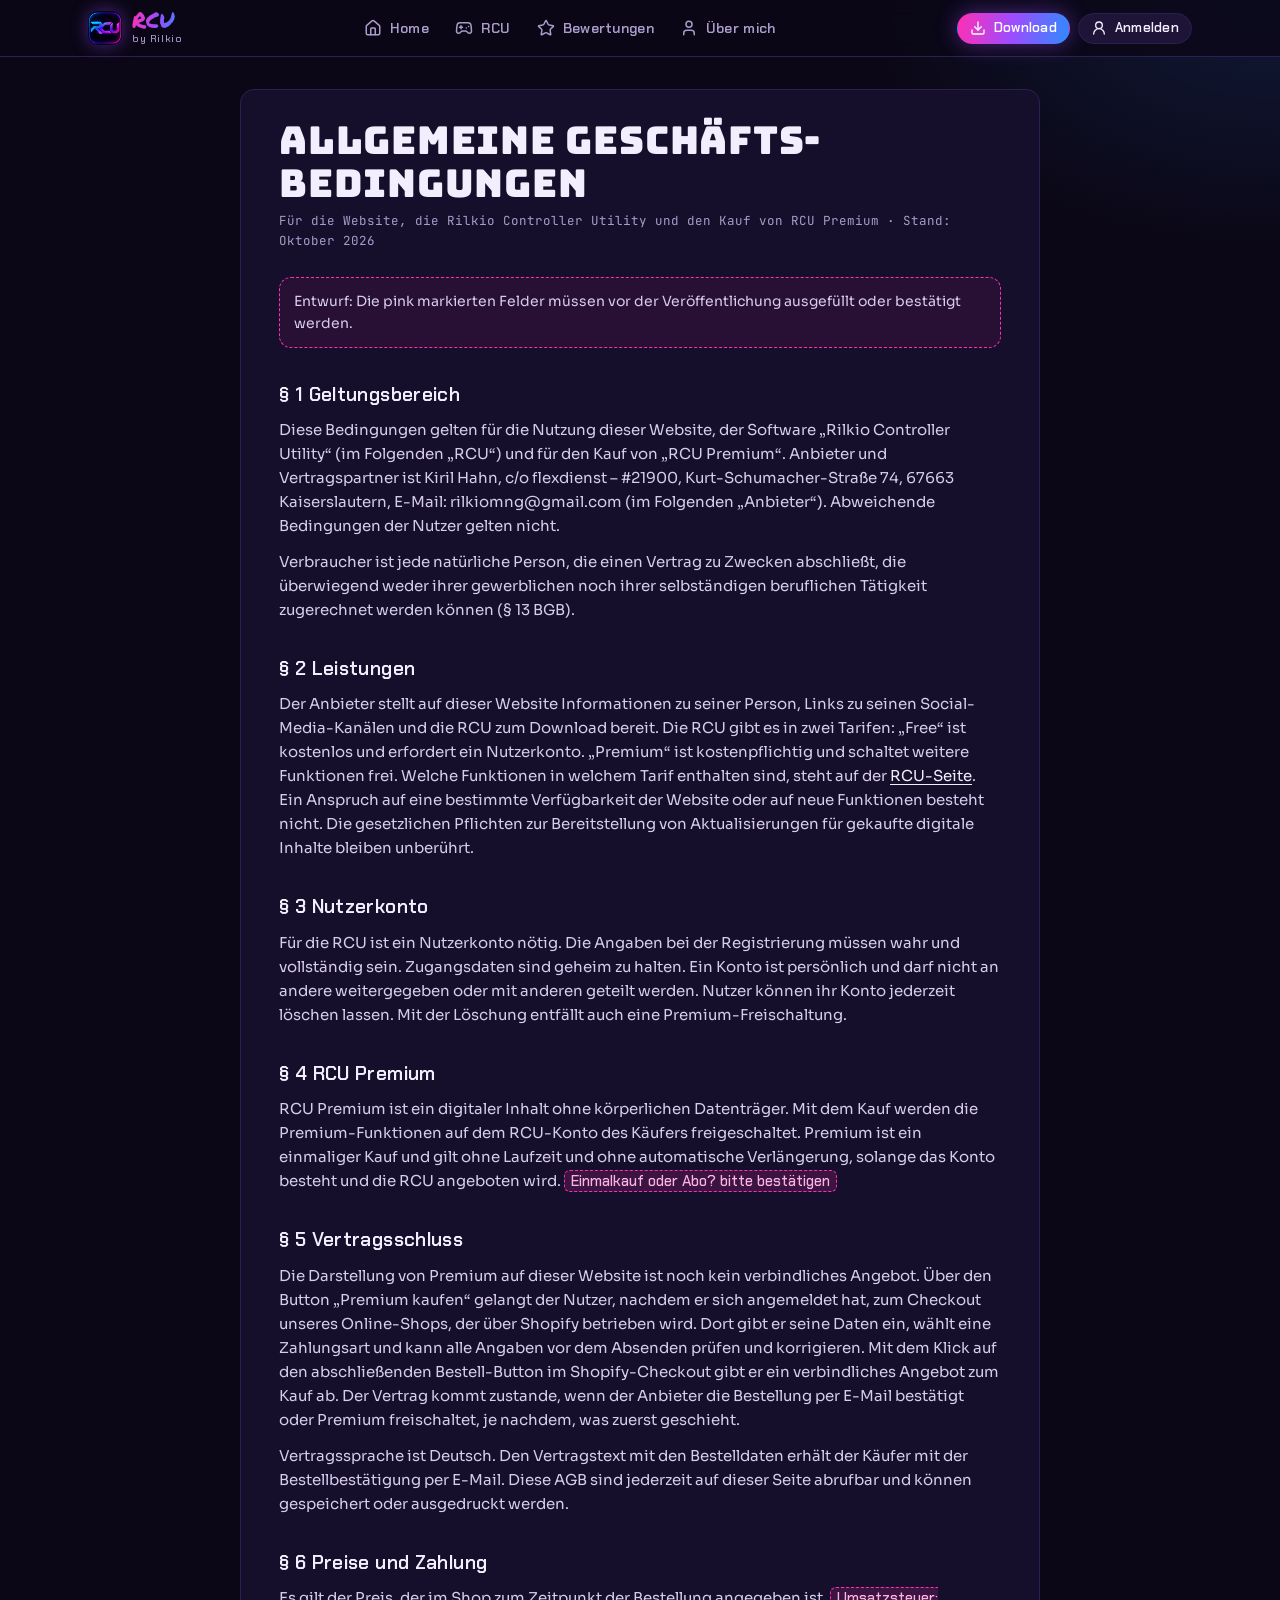
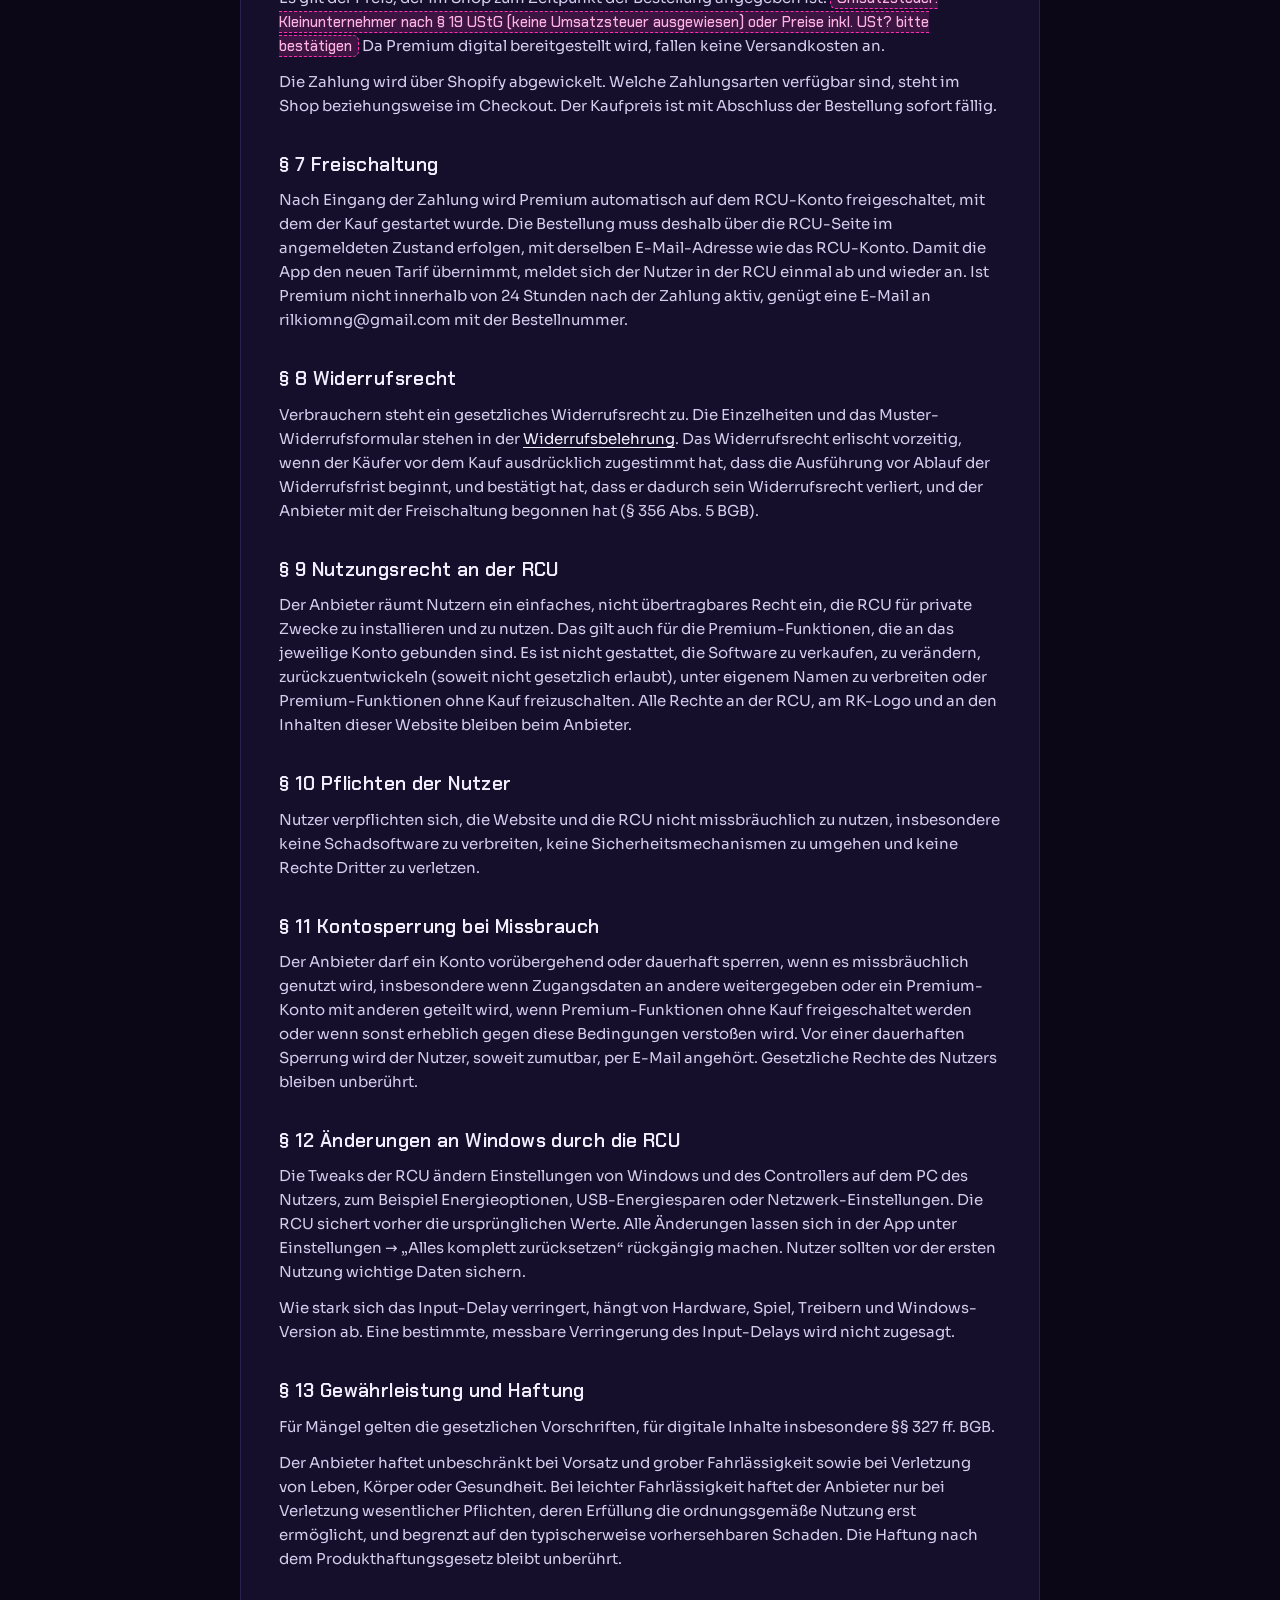
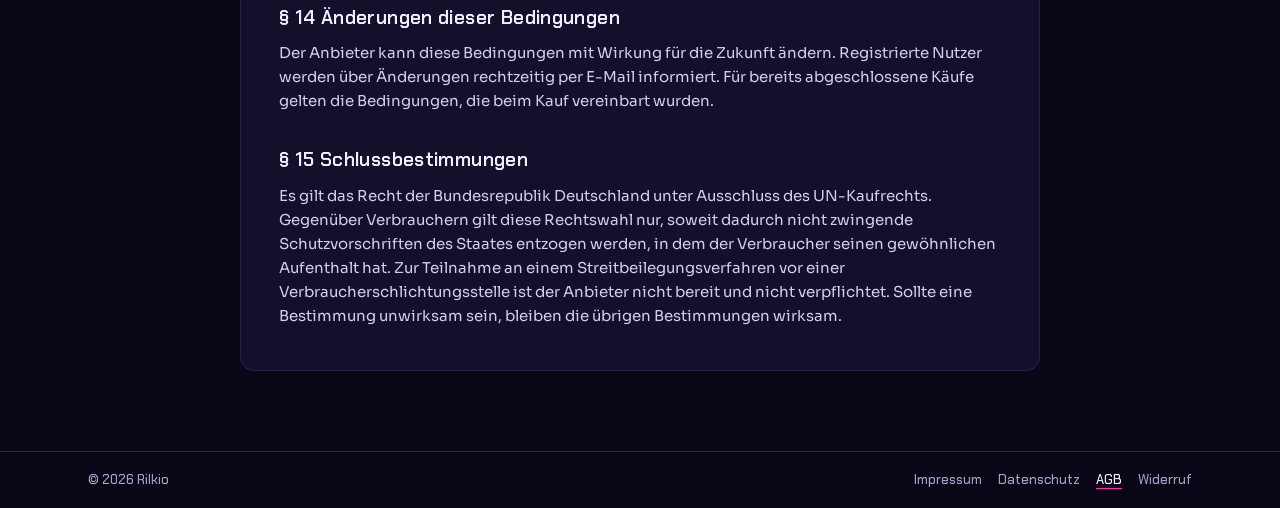
==== agb.html @ 4335afdc "Website der RCU: Startseite, RCU-Seite, Konto, Bewertungen, Rechtliches, Download 0.7.0 Co-Authored-" ====
<!doctype html>
<html lang="de">
<head>
  <meta charset="utf-8">
  <meta name="viewport" content="width=device-width, initial-scale=1, viewport-fit=cover">
  <title>AGB · Rilkio</title>
  <link rel="icon" href="img/rcu.png">
  <link rel="stylesheet" href="css/fonts.css">
  <link rel="stylesheet" href="css/style.css">
</head>
<body>
  <header class="topbar">
    <div class="wrap topbar-in">
      <a class="side-brand" href="index.html"><img src="img/rcu.png" alt="" width="34" height="34"><span><b>RCU</b><small>by Rilkio</small></span></a>
      <nav class="nav" aria-label="Hauptmenü">
        <a class="nav-btn" href="index.html"><svg viewBox="0 0 24 24" fill="none" stroke="currentColor" stroke-width="2" stroke-linecap="round" stroke-linejoin="round" aria-hidden="true"><path d="M15 21v-8a1 1 0 0 0-1-1h-4a1 1 0 0 0-1 1v8"/><path d="M3 10a2 2 0 0 1 .709-1.528l7-5.999a2 2 0 0 1 2.582 0l7 5.999A2 2 0 0 1 21 10v9a2 2 0 0 1-2 2H5a2 2 0 0 1-2-2z"/></svg><span>Home</span></a>
        <a class="nav-btn" href="rcu.html"><svg viewBox="0 0 24 24" fill="none" stroke="currentColor" stroke-width="2" stroke-linecap="round" stroke-linejoin="round" aria-hidden="true"><path d="M6 11h4M8 9v4M15 12h.01M18 10h.01"/><path d="M17.32 5H6.68a4 4 0 0 0-3.978 3.59C2.604 9.416 2 14.456 2 16a3 3 0 0 0 3 3c1 0 1.5-.5 2-1l1.414-1.414A2 2 0 0 1 9.828 16h4.344a2 2 0 0 1 1.414.586L17 18c.5.5 1 1 2 1a3 3 0 0 0 3-3c0-1.545-.604-6.584-.685-7.258A4 4 0 0 0 17.32 5z"/></svg><span>RCU</span></a>
        <a class="nav-btn" href="index.html#bewertungen"><svg viewBox="0 0 24 24" fill="none" stroke="currentColor" stroke-width="2" stroke-linecap="round" stroke-linejoin="round" aria-hidden="true"><path d="M11.525 2.295a.53.53 0 0 1 .95 0l2.31 4.679a2.123 2.123 0 0 0 1.595 1.16l5.166.756a.53.53 0 0 1 .294.904l-3.736 3.638a2.123 2.123 0 0 0-.611 1.878l.882 5.14a.53.53 0 0 1-.771.56l-4.618-2.428a2.122 2.122 0 0 0-1.973 0L6.396 21.01a.53.53 0 0 1-.77-.56l.881-5.139a2.122 2.122 0 0 0-.611-1.879L2.16 9.795a.53.53 0 0 1 .294-.906l5.165-.755a2.122 2.122 0 0 0 1.597-1.160z"/></svg><span>Bewertungen</span></a>
        <a class="nav-btn" href="index.html#rilkio"><svg viewBox="0 0 24 24" fill="none" stroke="currentColor" stroke-width="2" stroke-linecap="round" stroke-linejoin="round" aria-hidden="true"><path d="M19 21v-2a4 4 0 0 0-4-4H9a4 4 0 0 0-4 4v2"/><circle cx="12" cy="7" r="4"/></svg><span>Über mich</span></a>
      </nav>
      <div class="top-actions">
        <a class="btn sm primary dl-btn" href="rcu.html#download" aria-label="Download"><svg viewBox="0 0 24 24" fill="none" stroke="currentColor" stroke-width="2" stroke-linecap="round" stroke-linejoin="round" aria-hidden="true"><path d="M12 15V3"/><path d="M21 15v4a2 2 0 0 1-2 2H5a2 2 0 0 1-2-2v-4"/><path d="m7 10 5 5 5-5"/></svg><span>Download</span></a>
        <a class="btn sm konto-btn" href="konto.html"><svg viewBox="0 0 24 24" fill="none" stroke="currentColor" stroke-width="2" stroke-linecap="round" stroke-linejoin="round" aria-hidden="true"><circle cx="12" cy="8" r="5"/><path d="M20 21a8 8 0 0 0-16 0"/></svg><span data-konto-link>Anmelden</span></a>
      </div>
    </div>
  </header>

  <main class="wrap legal">
<h1>Allgemeine Geschäfts&shy;bedingungen</h1>
<p class="stand">Für die Website, die Rilkio Controller Utility und den Kauf von RCU Premium · Stand: Oktober 2026</p>
<p class="hinweis">Entwurf: Die pink markierten Felder müssen vor der Veröffentlichung ausgefüllt oder bestätigt werden.</p>

<h2>§ 1 Geltungsbereich</h2>
<p>Diese Bedingungen gelten für die Nutzung dieser Website, der Software „Rilkio Controller Utility“ (im Folgenden „RCU“) und für den Kauf von „RCU Premium“. Anbieter und Vertragspartner ist Kiril Hahn, c/o flexdienst – #21900, Kurt-Schumacher-Straße 74, 67663 Kaiserslautern, E-Mail: rilkiomng@gmail.com (im Folgenden „Anbieter“). Abweichende Bedingungen der Nutzer gelten nicht.</p>
<p>Verbraucher ist jede natürliche Person, die einen Vertrag zu Zwecken abschließt, die überwiegend weder ihrer gewerblichen noch ihrer selbständigen beruflichen Tätigkeit zugerechnet werden können (§ 13 BGB).</p>

<h2>§ 2 Leistungen</h2>
<p>Der Anbieter stellt auf dieser Website Informationen zu seiner Person, Links zu seinen Social-Media-Kanälen und die RCU zum Download bereit. Die RCU gibt es in zwei Tarifen: „Free“ ist kostenlos und erfordert ein Nutzerkonto. „Premium“ ist kostenpflichtig und schaltet weitere Funktionen frei. Welche Funktionen in welchem Tarif enthalten sind, steht auf der <a href="rcu.html#premium">RCU-Seite</a>. Ein Anspruch auf eine bestimmte Verfügbarkeit der Website oder auf neue Funktionen besteht nicht. Die gesetzlichen Pflichten zur Bereitstellung von Aktualisierungen für gekaufte digitale Inhalte bleiben unberührt.</p>

<h2>§ 3 Nutzerkonto</h2>
<p>Für die RCU ist ein Nutzerkonto nötig. Die Angaben bei der Registrierung müssen wahr und vollständig sein. Zugangsdaten sind geheim zu halten. Ein Konto ist persönlich und darf nicht an andere weitergegeben oder mit anderen geteilt werden. Nutzer können ihr Konto jederzeit löschen lassen. Mit der Löschung entfällt auch eine Premium-Freischaltung.</p>

<h2>§ 4 RCU Premium</h2>
<p>RCU Premium ist ein digitaler Inhalt ohne körperlichen Datenträger. Mit dem Kauf werden die Premium-Funktionen auf dem RCU-Konto des Käufers freigeschaltet. Premium ist ein einmaliger Kauf und gilt ohne Laufzeit und ohne automatische Verlängerung, solange das Konto besteht und die RCU angeboten wird. <span class="todo">Einmalkauf oder Abo? bitte bestätigen</span></p>

<h2>§ 5 Vertragsschluss</h2>
<p>Die Darstellung von Premium auf dieser Website ist noch kein verbindliches Angebot. Über den Button „Premium kaufen“ gelangt der Nutzer, nachdem er sich angemeldet hat, zum Checkout unseres Online-Shops, der über Shopify betrieben wird. Dort gibt er seine Daten ein, wählt eine Zahlungsart und kann alle Angaben vor dem Absenden prüfen und korrigieren. Mit dem Klick auf den abschließenden Bestell-Button im Shopify-Checkout gibt er ein verbindliches Angebot zum Kauf ab. Der Vertrag kommt zustande, wenn der Anbieter die Bestellung per E-Mail bestätigt oder Premium freischaltet, je nachdem, was zuerst geschieht.</p>
<p>Vertragssprache ist Deutsch. Den Vertragstext mit den Bestelldaten erhält der Käufer mit der Bestellbestätigung per E-Mail. Diese AGB sind jederzeit auf dieser Seite abrufbar und können gespeichert oder ausgedruckt werden.</p>

<h2>§ 6 Preise und Zahlung</h2>
<p>Es gilt der Preis, der im Shop zum Zeitpunkt der Bestellung angegeben ist. <span class="todo">Umsatzsteuer: Kleinunternehmer nach § 19 UStG (keine Umsatzsteuer ausgewiesen) oder Preise inkl. USt? bitte bestätigen</span> Da Premium digital bereitgestellt wird, fallen keine Versandkosten an.</p>
<p>Die Zahlung wird über Shopify abgewickelt. Welche Zahlungsarten verfügbar sind, steht im Shop beziehungsweise im Checkout. Der Kaufpreis ist mit Abschluss der Bestellung sofort fällig.</p>

<h2>§ 7 Freischaltung</h2>
<p>Nach Eingang der Zahlung wird Premium automatisch auf dem RCU-Konto freigeschaltet, mit dem der Kauf gestartet wurde. Die Bestellung muss deshalb über die RCU-Seite im angemeldeten Zustand erfolgen, mit derselben E-Mail-Adresse wie das RCU-Konto. Damit die App den neuen Tarif übernimmt, meldet sich der Nutzer in der RCU einmal ab und wieder an. Ist Premium nicht innerhalb von 24 Stunden nach der Zahlung aktiv, genügt eine E-Mail an rilkiomng@gmail.com mit der Bestellnummer.</p>

<h2>§ 8 Widerrufsrecht</h2>
<p>Verbrauchern steht ein gesetzliches Widerrufsrecht zu. Die Einzelheiten und das Muster-Widerrufsformular stehen in der <a href="widerruf.html">Widerrufsbelehrung</a>. Das Widerrufsrecht erlischt vorzeitig, wenn der Käufer vor dem Kauf ausdrücklich zugestimmt hat, dass die Ausführung vor Ablauf der Widerrufsfrist beginnt, und bestätigt hat, dass er dadurch sein Widerrufsrecht verliert, und der Anbieter mit der Freischaltung begonnen hat (§ 356 Abs. 5 BGB).</p>

<h2>§ 9 Nutzungsrecht an der RCU</h2>
<p>Der Anbieter räumt Nutzern ein einfaches, nicht übertragbares Recht ein, die RCU für private Zwecke zu installieren und zu nutzen. Das gilt auch für die Premium-Funktionen, die an das jeweilige Konto gebunden sind. Es ist nicht gestattet, die Software zu verkaufen, zu verändern, zurückzuentwickeln (soweit nicht gesetzlich erlaubt), unter eigenem Namen zu verbreiten oder Premium-Funktionen ohne Kauf freizuschalten. Alle Rechte an der RCU, am RK-Logo und an den Inhalten dieser Website bleiben beim Anbieter.</p>

<h2>§ 10 Pflichten der Nutzer</h2>
<p>Nutzer verpflichten sich, die Website und die RCU nicht missbräuchlich zu nutzen, insbesondere keine Schadsoftware zu verbreiten, keine Sicherheitsmechanismen zu umgehen und keine Rechte Dritter zu verletzen.</p>

<h2>§ 11 Kontosperrung bei Missbrauch</h2>
<p>Der Anbieter darf ein Konto vorübergehend oder dauerhaft sperren, wenn es missbräuchlich genutzt wird, insbesondere wenn Zugangsdaten an andere weitergegeben oder ein Premium-Konto mit anderen geteilt wird, wenn Premium-Funktionen ohne Kauf freigeschaltet werden oder wenn sonst erheblich gegen diese Bedingungen verstoßen wird. Vor einer dauerhaften Sperrung wird der Nutzer, soweit zumutbar, per E-Mail angehört. Gesetzliche Rechte des Nutzers bleiben unberührt.</p>

<h2>§ 12 Änderungen an Windows durch die RCU</h2>
<p>Die Tweaks der RCU ändern Einstellungen von Windows und des Controllers auf dem PC des Nutzers, zum Beispiel Energieoptionen, USB-Energiesparen oder Netzwerk-Einstellungen. Die RCU sichert vorher die ursprünglichen Werte. Alle Änderungen lassen sich in der App unter Einstellungen → „Alles komplett zurücksetzen“ rückgängig machen. Nutzer sollten vor der ersten Nutzung wichtige Daten sichern.</p>
<p>Wie stark sich das Input-Delay verringert, hängt von Hardware, Spiel, Treibern und Windows-Version ab. Eine bestimmte, messbare Verringerung des Input-Delays wird nicht zugesagt.</p>

<h2>§ 13 Gewährleistung und Haftung</h2>
<p>Für Mängel gelten die gesetzlichen Vorschriften, für digitale Inhalte insbesondere §§ 327 ff. BGB.</p>
<p>Der Anbieter haftet unbeschränkt bei Vorsatz und grober Fahrlässigkeit sowie bei Verletzung von Leben, Körper oder Gesundheit. Bei leichter Fahrlässigkeit haftet der Anbieter nur bei Verletzung wesentlicher Pflichten, deren Erfüllung die ordnungsgemäße Nutzung erst ermöglicht, und begrenzt auf den typischerweise vorhersehbaren Schaden. Die Haftung nach dem Produkthaftungsgesetz bleibt unberührt.</p>

<h2>§ 14 Änderungen dieser Bedingungen</h2>
<p>Der Anbieter kann diese Bedingungen mit Wirkung für die Zukunft ändern. Registrierte Nutzer werden über Änderungen rechtzeitig per E-Mail informiert. Für bereits abgeschlossene Käufe gelten die Bedingungen, die beim Kauf vereinbart wurden.</p>

<h2>§ 15 Schlussbestimmungen</h2>
<p>Es gilt das Recht der Bundesrepublik Deutschland unter Ausschluss des UN-Kaufrechts. Gegenüber Verbrauchern gilt diese Rechtswahl nur, soweit dadurch nicht zwingende Schutzvorschriften des Staates entzogen werden, in dem der Verbraucher seinen gewöhnlichen Aufenthalt hat. Zur Teilnahme an einem Streitbeilegungsverfahren vor einer Verbraucherschlichtungsstelle ist der Anbieter nicht bereit und nicht verpflichtet. Sollte eine Bestimmung unwirksam sein, bleiben die übrigen Bestimmungen wirksam.</p>
  </main>

  <footer class="site-footer">
    <div class="wrap">
      <span>© 2026 Rilkio</span>
      <nav class="legal-links" aria-label="Rechtliches">
        <a href="impressum.html">Impressum</a>
        <a href="datenschutz.html">Datenschutz</a>
        <a href="agb.html" aria-current="page">AGB</a>
        <a href="widerruf.html">Widerruf</a>
      </nav>
    </div>
  </footer>
  <script src="js/nav.js"></script>
</body>
</html>
---- css/fonts.css ----
/* Schriften lokal eingebunden (keine Verbindung zu Google beim Seitenaufruf) */
@font-face {
  font-family: 'Bungee';
  font-style: normal;
  font-weight: 400;
  font-display: swap;
  src: url(../fonts/bungee-400.woff2) format('woff2');
  unicode-range: U+0000-00FF, U+0131, U+0152-0153, U+02BB-02BC, U+02C6, U+02DA, U+02DC, U+0304, U+0308, U+0329, U+2000-206F, U+20AC, U+2122, U+2191, U+2193, U+2212, U+2215, U+FEFF, U+FFFD;
}
@font-face {
  font-family: 'Chakra Petch';
  font-style: normal;
  font-weight: 500;
  font-display: swap;
  src: url(../fonts/chakra-petch-500.woff2) format('woff2');
  unicode-range: U+0000-00FF, U+0131, U+0152-0153, U+02BB-02BC, U+02C6, U+02DA, U+02DC, U+0304, U+0308, U+0329, U+2000-206F, U+20AC, U+2122, U+2191, U+2193, U+2212, U+2215, U+FEFF, U+FFFD;
}
@font-face {
  font-family: 'Chakra Petch';
  font-style: normal;
  font-weight: 600;
  font-display: swap;
  src: url(../fonts/chakra-petch-600.woff2) format('woff2');
  unicode-range: U+0000-00FF, U+0131, U+0152-0153, U+02BB-02BC, U+02C6, U+02DA, U+02DC, U+0304, U+0308, U+0329, U+2000-206F, U+20AC, U+2122, U+2191, U+2193, U+2212, U+2215, U+FEFF, U+FFFD;
}
@font-face {
  font-family: 'JetBrains Mono';
  font-style: normal;
  font-weight: 400;
  font-display: swap;
  src: url(../fonts/jetbrains-mono-400.woff2) format('woff2');
  unicode-range: U+0000-00FF, U+0131, U+0152-0153, U+02BB-02BC, U+02C6, U+02DA, U+02DC, U+0304, U+0308, U+0329, U+2000-206F, U+20AC, U+2122, U+2191, U+2193, U+2212, U+2215, U+FEFF, U+FFFD;
}
@font-face {
  font-family: 'JetBrains Mono';
  font-style: normal;
  font-weight: 500;
  font-display: swap;
  src: url(../fonts/jetbrains-mono-500.woff2) format('woff2');
  unicode-range: U+0000-00FF, U+0131, U+0152-0153, U+02BB-02BC, U+02C6, U+02DA, U+02DC, U+0304, U+0308, U+0329, U+2000-206F, U+20AC, U+2122, U+2191, U+2193, U+2212, U+2215, U+FEFF, U+FFFD;
}
@font-face {
  font-family: 'Permanent Marker';
  font-style: normal;
  font-weight: 400;
  font-display: swap;
  src: url(../fonts/permanent-marker-400.woff2) format('woff2');
  unicode-range: U+0000-00FF, U+0131, U+0152-0153, U+02BB-02BC, U+02C6, U+02DA, U+02DC, U+0304, U+0308, U+0329, U+2000-206F, U+20AC, U+2122, U+2191, U+2193, U+2212, U+2215, U+FEFF, U+FFFD;
}
@font-face {
  font-family: 'Sora';
  font-style: normal;
  font-weight: 400;
  font-display: swap;
  src: url(../fonts/sora-400.woff2) format('woff2');
  unicode-range: U+0000-00FF, U+0131, U+0152-0153, U+02BB-02BC, U+02C6, U+02DA, U+02DC, U+0304, U+0308, U+0329, U+2000-206F, U+20AC, U+2122, U+2191, U+2193, U+2212, U+2215, U+FEFF, U+FFFD;
}
@font-face {
  font-family: 'Sora';
  font-style: normal;
  font-weight: 600;
  font-display: swap;
  src: url(../fonts/sora-600.woff2) format('woff2');
  unicode-range: U+0000-00FF, U+0131, U+0152-0153, U+02BB-02BC, U+02C6, U+02DA, U+02DC, U+0304, U+0308, U+0329, U+2000-206F, U+20AC, U+2122, U+2191, U+2193, U+2212, U+2215, U+FEFF, U+FFFD;
}
---- css/style.css ----
/* Rilkio – Website-Stil, gleiche Farben, Schriften und Bausteine wie die RCU-App (rcu-app/src/css/app.css).
   --pink/--violet/--blue sind die drei Akzentfarben. Bewusst nur ein dunkles Neon-Design. */
:root {
  --bg: #0b0716;
  --bg-2: #100a20;
  --surface: #160f2b;
  --surface-2: #1d1438;
  --line: #2c2050;
  --fg: #f3eefe;
  --muted: #a99cc9;
  --soft: #d6cdee;
  --pink: #ff2fb4;
  --violet: #9b4dff;
  --blue: #2f8bff;
  --ok: #3ee08f;
  --warn: #ffb547;
  --bad: #ff4f6a;
  --glow: linear-gradient(100deg, var(--pink), var(--violet) 50%, var(--blue));

  --font-display: "Permanent Marker", "Segoe Print", cursive;
  --font-body: "Sora", "Segoe UI", system-ui, sans-serif;
  --font-mono: "JetBrains Mono", Consolas, ui-monospace, monospace;
  --font-channel: "Bungee", Impact, sans-serif;
  --font-handle: "Chakra Petch", "Segoe UI", sans-serif;

  --radius: 14px;
  color-scheme: dark;
}

* { box-sizing: border-box; }
html { scroll-behavior: smooth; }
body {
  margin: 0;
  min-height: 100vh;
  display: flex;
  flex-direction: column;
  background:
    radial-gradient(50rem 26rem at 10% -10%, color-mix(in srgb, var(--pink) 16%, transparent), transparent 60%),
    radial-gradient(44rem 26rem at 100% 0%, color-mix(in srgb, var(--blue) 14%, transparent), transparent 60%),
    var(--bg);
  color: var(--fg);
  font: 400 15px/1.6 var(--font-body);
  overflow-x: hidden;
}
main { flex: 1; }
button, input, select, textarea { font: inherit; color: inherit; }
a { color: inherit; }
:focus-visible { outline: 2px solid var(--blue); outline-offset: 2px; border-radius: 8px; }
h1, h2, h3 { font-weight: 600; }
img { max-width: 100%; }
[hidden] { display: none !important; }

.wrap { width: 100%; max-width: 72rem; margin-inline: auto; padding-inline: 24px; }

/* ---------- Menüleiste oben (wie in der App) ---------- */
.topbar { position: sticky; top: 0; z-index: 20; border-bottom: 1px solid var(--line); background: color-mix(in srgb, var(--bg) 78%, transparent); backdrop-filter: blur(10px); }
.topbar-in { display: flex; align-items: center; gap: 18px; padding-block: 8px; min-width: 0; }
.side-brand { display: flex; align-items: center; gap: 10px; flex: none; text-decoration: none; }
.side-brand img { width: 34px; height: 34px; border-radius: 10px; box-shadow: 0 0 18px color-mix(in srgb, var(--violet) 45%, transparent); }
.side-brand b { display: block; font-family: var(--font-display); font-weight: 400; font-size: 22px; line-height: 1; background: var(--glow); -webkit-background-clip: text; background-clip: text; color: transparent; }
.side-brand small { display: block; font-family: var(--font-handle); color: var(--muted); font-size: 10px; letter-spacing: .06em; }
.nav { display: flex; gap: 2px; flex: 1; min-width: 0; justify-content: center; }
.nav-btn { display: flex; align-items: center; gap: 8px; padding: 9px 12px; border-radius: 10px; color: var(--muted); text-decoration: none; font-family: var(--font-handle); font-weight: 600; font-size: 14px; letter-spacing: .02em; white-space: nowrap; transition: background .15s, color .15s; }
.nav-btn svg, .konto-btn svg { width: 18px; height: 18px; flex: none; }
.nav-btn:hover { background: var(--surface); color: var(--fg); }
.nav-btn[aria-current="page"] { background: var(--surface-2); color: var(--fg); box-shadow: inset 0 -2px 0 var(--pink); }
.konto-btn { flex: none; }
.konto-btn[aria-current="page"] { border-color: var(--pink); box-shadow: inset 0 -2px 0 var(--pink); }

/* ---------- Grundbausteine aus der App ---------- */
.card { background: var(--surface); border: 1px solid var(--line); border-radius: var(--radius); padding: 20px; min-width: 0; }
.label, .about-label { font-family: var(--font-mono); font-size: 11px; letter-spacing: .08em; text-transform: uppercase; color: var(--c, var(--muted)); margin: 0 0 6px; }
.muted { color: var(--muted); }
.row { display: flex; gap: 10px; flex-wrap: wrap; align-items: center; }

.btn { display: inline-flex; align-items: center; justify-content: center; gap: 8px; padding: 9px 16px; border-radius: 999px; border: 1px solid var(--line); background: var(--surface-2); color: var(--fg); cursor: pointer; font-family: var(--font-handle); font-weight: 600; font-size: 14px; line-height: 1.3; letter-spacing: .02em; text-decoration: none; text-align: center; transition: border-color .15s, transform .1s, filter .15s; max-width: 100%; }
.btn:hover { border-color: var(--violet); }
.btn:active { transform: translateY(1px); }
.btn.primary, .btn-primary { background: var(--glow); border-color: transparent; color: #fff; box-shadow: 0 0 22px color-mix(in srgb, var(--violet) 45%, transparent); }
.btn.primary:hover, .btn-primary:hover { filter: brightness(1.12); }
.btn.sm { padding: 6px 12px; font-size: 13px; }
.btn.big, .btn-big { padding: 13px 26px; font-size: 16px; }
.btn svg { width: 20px; height: 20px; flex: none; }
.btn:disabled, .btn[aria-disabled="true"] { opacity: .45; cursor: not-allowed; transform: none; filter: none; }
.btn.primary:disabled, .btn.primary[aria-disabled="true"] { box-shadow: none; }

.pill { display: inline-flex; align-items: center; gap: 6px; padding: 6px 12px; border-radius: 999px; background: var(--bg-2); border: 1px solid var(--line); font-size: 13px; }
.pill b { font-family: var(--font-mono); font-weight: 500; }
.pill.ok { color: var(--ok); border-color: color-mix(in srgb, var(--ok) 45%, transparent); }

/* ---------- Seitenkopf / Abschnitte ---------- */
.section { padding-block: 22px; }
.section h2 { font-family: var(--font-channel); font-weight: 400; font-size: 22px; letter-spacing: .02em; margin: 0 0 4px; }
.section .sub { color: var(--muted); margin: 0 0 18px; }
.section a:not(.btn) { color: var(--fg); text-underline-offset: 3px; }
#kanaele, #premium { scroll-margin-top: 90px; }

/* ---------- Hero (Home und RCU), wie die Home-Karte der App ---------- */
.hero { padding-block: 28px 10px; }
.home-hero { display: grid; grid-template-columns: auto 1fr; gap: 32px; align-items: center; padding: 30px; }
.portrait { position: relative; width: 190px; height: 190px; }
.photo { width: 100%; height: 100%; border-radius: 50%; padding: 4px; background: var(--glow); box-shadow: 0 0 46px color-mix(in srgb, var(--violet) 45%, transparent); animation: foto-schweben 5s ease-in-out infinite; }
.photo img { width: 100%; height: 100%; border-radius: 50%; object-fit: cover; display: block; filter: brightness(1.35) contrast(1.05); border: 4px solid var(--bg); }
.logo-badge { position: absolute; right: -12px; bottom: -4px; width: 72px; height: 72px; border-radius: 18px; border: 3px solid var(--bg); animation: logo-schweben 6s ease-in-out -1.5s infinite, logo-leuchten 4s ease-in-out infinite; }
@keyframes logo-schweben { 0%, 100% { transform: translateY(0) rotate(-4deg); } 50% { transform: translateY(-8px) rotate(4deg); } }
@keyframes logo-leuchten { 0%, 100% { box-shadow: 0 0 26px color-mix(in srgb, var(--pink) 55%, transparent); } 50% { box-shadow: 0 0 38px color-mix(in srgb, var(--blue) 70%, transparent); } }
@keyframes foto-schweben { 0%, 100% { transform: translateY(0); } 50% { transform: translateY(-6px); } }
.home-hero h1 { font-family: var(--font-display); font-weight: 400; font-size: clamp(3rem, 9vw, 4.5rem); line-height: 1; margin: 0; background: var(--glow); -webkit-background-clip: text; background-clip: text; color: transparent; }
.aka { font-family: var(--font-handle); font-weight: 600; letter-spacing: .12em; text-transform: uppercase; color: var(--muted); margin: 6px 0 10px; }
.home-hero p.lead { margin: 0 0 18px; max-width: 40rem; color: var(--soft); font-size: 16px; }

/* RCU-Hero */
.rcu-logo { width: 168px; height: 168px; border-radius: 38px; box-shadow: 0 0 50px color-mix(in srgb, var(--violet) 45%, transparent); animation: foto-schweben 5s ease-in-out infinite; }
.rcu-hero .aka { margin: 0 0 6px; }
.rcu-hero h1 { font-family: var(--font-channel); background: none; color: var(--fg); font-size: clamp(2.6rem, 9vw, 4rem); margin: 0 0 8px; }
.cta { display: flex; flex-wrap: wrap; align-items: center; gap: 10px 16px; }
.cta-sub { font-family: var(--font-mono); font-size: 12px; color: var(--muted); margin: 0; }

/* ---------- Was ich mache / Infokarten ---------- */
.about, .two-col { display: grid; grid-template-columns: repeat(auto-fit, minmax(min(100%, 20rem), 1fr)); gap: 16px; }
.about-card { background: var(--surface); border: 1px solid var(--line); border-radius: var(--radius); padding: 20px; min-width: 0; }
.about-card h3 { font-family: var(--font-channel); font-weight: 400; font-size: 19px; margin: 0 0 8px; }
.about-card p:last-child { color: var(--muted); margin: 0; }
.about-card a { color: var(--fg); text-underline-offset: 3px; }
.plain { margin: 0; padding-left: 1.2rem; color: var(--soft); }
.note { border-style: dashed; border-color: color-mix(in srgb, var(--warn) 55%, transparent); background: color-mix(in srgb, var(--warn) 6%, var(--surface)); }
.note p:last-child { color: var(--soft); }

/* ---------- Socials, wie die Kacheln in der App ---------- */
.channels { list-style: none; margin: 0; padding: 0; display: grid; grid-template-columns: repeat(auto-fill, minmax(min(100%, 12rem), 1fr)); gap: 12px; }
.channel { display: flex; flex-direction: column; align-items: flex-start; gap: 10px; height: 100%; padding: 16px; border-radius: var(--radius); border: 1px solid var(--line); background: var(--surface); text-decoration: none; transition: transform .15s, border-color .15s, box-shadow .15s; }
.channel:hover, .channel:focus-visible { transform: translateY(-3px); border-color: var(--c); box-shadow: 0 8px 24px color-mix(in srgb, var(--c) 25%, transparent); }
.channel .icon { color: var(--c); display: block; line-height: 0; }
.channel .icon svg { width: 28px; height: 28px; }
.channel .meta { display: grid; min-width: 0; }
.channel .name { font-family: var(--font-channel); font-weight: 400; font-size: 16px; letter-spacing: .02em; line-height: 1.25; }
.channel .handle { font-family: var(--font-handle); color: var(--muted); font-size: 13px; overflow-wrap: anywhere; }

/* ---------- RCU-Funktionen ---------- */
.features { list-style: none; margin: 0; padding: 0; display: grid; grid-template-columns: repeat(auto-fit, minmax(min(100%, 19rem), 1fr)); gap: 16px; }
.feature, .plan { background: var(--surface); border: 1px solid var(--line); border-radius: var(--radius); padding: 20px; min-width: 0; }
.feature h3 { font-family: var(--font-handle); font-size: 18px; line-height: 1.3; letter-spacing: .02em; margin: 0 0 6px; }
.feature p { color: var(--muted); margin: 0; }
.feature:first-child { grid-column: 1 / -1; }
.tags { list-style: none; padding: 0; margin: 12px 0 0; display: flex; flex-wrap: wrap; gap: 8px; }
.tags li { font-family: var(--font-mono); font-size: 12px; padding: 3px 10px; border-radius: 999px; border: 1px solid color-mix(in srgb, var(--c) 45%, var(--line)); color: var(--fg); background: var(--bg-2); }

/* ---------- Tarife ---------- */
.plans { display: grid; grid-template-columns: repeat(auto-fit, minmax(min(100%, 20rem), 1fr)); gap: 16px; align-items: stretch; }
.plan { display: flex; flex-direction: column; gap: 14px; padding: 24px; }
.plan-premium { border-color: transparent; background: linear-gradient(var(--surface), var(--surface)) padding-box, var(--glow) border-box; box-shadow: 0 0 40px -12px color-mix(in srgb, var(--violet) 70%, transparent); }
.plan-name { font-family: var(--font-channel); font-size: 24px; margin: 0; }
.plan-premium .plan-name { background: var(--glow); -webkit-background-clip: text; background-clip: text; color: transparent; }
.price { font-family: var(--font-handle); font-weight: 600; font-size: 26px; line-height: 1.2; margin: 0; display: grid; }
.price small { font-family: var(--font-mono); font-weight: 400; font-size: 12px; color: var(--muted); }
.checks { list-style: none; margin: 0; padding: 0; display: grid; gap: 8px; flex: 1; align-content: start; }
.checks li { position: relative; padding-left: 28px; color: var(--soft); }
.checks li::before { content: ""; position: absolute; left: 0; top: .3em; width: 18px; height: 18px; border-radius: 50%; background: var(--glow); }
.checks li::after { content: "✓"; position: absolute; left: 4px; top: 0; font-size: 13px; font-weight: 600; color: #fff; }
.plan .btn { align-self: flex-start; }
.consent { display: flex; gap: 10px; align-items: flex-start; padding: 12px 14px; border-radius: 12px; border: 1px solid var(--line); background: var(--bg-2); font-size: 13px; color: var(--soft); cursor: pointer; }
.consent input { width: 18px; height: 18px; margin: 2px 0 0; flex: none; accent-color: var(--pink); cursor: pointer; }
.consent input:disabled { cursor: not-allowed; }
.consent a { color: var(--fg); text-underline-offset: 3px; }
.plan-msg { margin: 0; padding: 10px 12px; border-radius: 10px; border: 1px solid var(--line); background: var(--surface-2); font-size: 13px; overflow-wrap: anywhere; }
.plan-msg.ok { border-color: color-mix(in srgb, var(--ok) 50%, transparent); }
.plan-msg.bad { border-color: color-mix(in srgb, var(--bad) 60%, transparent); }
.plan-note { margin: 0; padding: 10px 12px; border: 1px dashed var(--line); border-radius: 10px; font-size: 12.5px; color: var(--muted); }

/* ---------- Installationsschritte, wie die Schritte in der App ---------- */
.steps { counter-reset: schritt; list-style: none; margin: 0; padding: 0; display: grid; gap: 12px; }
.steps li { counter-increment: schritt; position: relative; padding: 16px 16px 16px 60px; background: var(--bg-2); border: 1px solid var(--line); border-radius: var(--radius); color: var(--soft); min-width: 0; overflow-wrap: break-word; }
.steps li::before { content: counter(schritt); position: absolute; left: 16px; top: 15px; width: 28px; height: 28px; border-radius: 50%; display: grid; place-items: center; font-family: var(--font-channel); font-size: 13px; background: var(--glow); color: #fff; }
.steps strong { color: var(--fg); font-family: var(--font-handle); font-size: 16px; }
.steps em { font-style: normal; font-family: var(--font-handle); font-weight: 600; color: var(--fg); background: var(--surface); border: 1px solid var(--line); border-radius: 6px; padding: 0 6px; }

/* ---------- Konto ---------- */
.konto { padding-block: 32px 56px; max-width: 32rem; }
.konto .sub { color: var(--muted); margin: 0 0 22px; }
.page-title, .legal h1 { font-family: var(--font-channel); font-weight: 400; font-size: clamp(1.35rem, 5.8vw, 2.4rem); line-height: 1.1; letter-spacing: .02em; margin: 0 0 6px; color: var(--fg); overflow-wrap: break-word; hyphens: auto; }
.auth-card { background: var(--surface); border: 1px solid var(--line); border-radius: var(--radius); padding: 20px; }
.auth-card h2 { font-family: var(--font-handle); font-size: 18px; margin: 0 0 14px; }
.tabs { display: grid; grid-template-columns: repeat(3, minmax(0, 1fr)); margin: 0 0 20px; border: 1px solid var(--line); border-radius: 999px; overflow: hidden; }
.tabs a { display: grid; place-items: center; text-align: center; text-decoration: none; font: 600 13.5px/1.2 var(--font-handle); padding: 9px 6px; background: var(--bg-2); color: var(--muted); overflow-wrap: break-word; min-width: 0; }
.tabs a + a { border-left: 1px solid var(--line); }
.tabs a:hover { color: var(--fg); }
.tabs a[aria-selected="true"] { background: var(--surface-2); color: var(--fg); box-shadow: inset 0 -2px 0 var(--pink); }
.form { display: grid; gap: 14px; }
.field { display: grid; gap: 6px; }
.field span { font-family: var(--font-mono); font-size: 11px; letter-spacing: .08em; text-transform: uppercase; color: var(--muted); }
.field small { font-family: var(--font-mono); font-size: 11.5px; color: var(--muted); }
.field input { width: 100%; font: 400 15px/1.4 var(--font-body); color: var(--fg); background: var(--bg-2); border: 1px solid var(--line); border-radius: 10px; padding: 10px 12px; }
.field input:focus { outline: none; border-color: var(--violet); }
.form .btn { width: 100%; padding-block: 11px; }
.form-foot, .form-legal, .form-intro { margin: 0; font-size: 13px; color: var(--muted); }
.form-intro { font-size: 14px; color: var(--soft); }
.form-foot a, .form-legal a { color: var(--fg); text-underline-offset: 3px; }
#profil .form-foot { margin-top: 16px; }
.msg { border-radius: 12px; padding: 10px 14px; margin: 0 0 16px; border: 1px solid var(--line); background: var(--surface-2); font-size: 14px; }
.msg-fehler { border-color: color-mix(in srgb, var(--bad) 60%, transparent); color: #ffd0d8; }
.msg-ok { border-color: color-mix(in srgb, var(--ok) 50%, transparent); color: #c9f7df; }
.loading { color: var(--muted); font-family: var(--font-mono); }
.details { margin: 0 0 18px; display: grid; }
.details > div { display: flex; justify-content: space-between; align-items: baseline; gap: 12px; flex-wrap: wrap; padding: 12px 0; border-bottom: 1px solid var(--line); }
.details dt { font-family: var(--font-mono); font-size: 11px; letter-spacing: .08em; text-transform: uppercase; color: var(--muted); }
.details dd { margin: 0; overflow-wrap: anywhere; min-width: 0; text-align: right; font-family: var(--font-mono); font-size: 14px; }
.details code { font-family: var(--font-mono); background: var(--bg-2); border: 1px solid var(--line); border-radius: 6px; padding: 2px 8px; }
.badge { font: 600 12px/1 var(--font-mono); letter-spacing: .06em; text-transform: uppercase; padding: 4px 8px; border-radius: 6px; border: 1px solid var(--line); background: var(--bg-2); }
.badge-premium { border-color: transparent; background: var(--glow); color: #fff; }
.premium-box { display: flex; align-items: center; justify-content: space-between; gap: 10px 14px; flex-wrap: wrap; margin: 0 0 16px; padding: 12px 14px; border-radius: 12px; border: 1px solid var(--line); background: var(--bg-2); font-size: 13.5px; color: var(--soft); }
.premium-box p { margin: 0; flex: 1 1 14rem; }
.actions { display: flex; flex-wrap: wrap; gap: 10px; }
.actions .btn { flex: 1 1 12rem; }

/* ---------- Rechtliche Seiten ---------- */
.legal { width: min(50rem, 100% - 32px); margin: 32px auto 56px; padding: 30px clamp(18px, 4vw, 38px); background: var(--surface); border: 1px solid var(--line); border-radius: var(--radius); }
.legal .stand { font-family: var(--font-mono); font-size: 12.5px; color: var(--muted); margin: 0 0 26px; }
.legal h2 { font-family: var(--font-handle); font-size: 19px; letter-spacing: .02em; margin: 32px 0 8px; }
.legal h3 { font-family: var(--font-handle); font-size: 16px; margin: 20px 0 6px; }
.legal p, .legal li { color: var(--soft); overflow-wrap: break-word; }
.legal p { margin: 0 0 12px; }
.legal ul, .legal ol { margin: 0 0 12px; padding-left: 1.2rem; }
.legal address { font-style: normal; line-height: 1.7; margin: 0 0 12px; color: var(--soft); }
.legal a { color: var(--fg); text-underline-offset: 3px; }
.formular { margin: 8px 0 0; padding: 18px; border: 1px dashed var(--line); border-radius: 12px; background: var(--bg-2); }
.formular p:last-child { margin: 0; }
.todo { background: color-mix(in srgb, var(--pink) 16%, transparent); color: #ffb3e3; border: 1px dashed var(--pink); border-radius: 6px; padding: 0 6px; font-family: var(--font-handle); }
.hinweis { border: 1px dashed var(--pink); background: color-mix(in srgb, var(--pink) 8%, transparent); border-radius: 12px; padding: 12px 14px; margin: 0 0 24px; color: var(--fg); font-size: 14px; }

/* ---------- Fußzeile ---------- */
.site-footer { border-top: 1px solid var(--line); color: var(--muted); font-size: 13px; font-family: var(--font-handle); margin-top: 24px; background: color-mix(in srgb, var(--bg) 70%, transparent); }
.site-footer .wrap { padding-block: 18px; display: flex; justify-content: space-between; align-items: center; gap: 10px 16px; flex-wrap: wrap; }
.legal-links { display: flex; gap: 6px 16px; flex-wrap: wrap; }
.legal-links a { text-decoration: none; }
.legal-links a:hover, .legal-links a[aria-current="page"] { color: var(--fg); text-decoration: underline; text-decoration-color: var(--pink); text-underline-offset: 4px; }

/* ---------- Kleinere Bildschirme ---------- */
@media (max-width: 760px) {
  .wrap { padding-inline: 16px; }
  .topbar-in { flex-wrap: wrap; gap: 8px 12px; }
  .konto-btn { margin-left: auto; }
  .nav { order: 3; flex: 1 1 100%; display: grid; grid-template-columns: repeat(4, minmax(0, 1fr)); gap: 2px; }
  .nav-btn { justify-content: center; padding: 8px 4px; font-size: 13px; gap: 6px; }
  .home-hero { grid-template-columns: 1fr; justify-items: center; text-align: center; padding: 26px 18px; gap: 22px; }
  .home-hero p.lead { margin-inline: auto; font-size: 15px; }
  .home-hero .row, .cta { justify-content: center; }
  .portrait { width: 168px; height: 168px; }
  .logo-badge { width: 64px; height: 64px; border-radius: 16px; }
  .rcu-logo { width: 132px; height: 132px; border-radius: 30px; }
  .plan { padding: 20px; }
  .plan .btn { align-self: stretch; }
  .channels { grid-template-columns: repeat(2, minmax(0, 1fr)); }
}
@media (max-width: 420px) {
  .nav-btn svg { display: none; }
  .btn.big, .btn-big { padding: 12px 20px; font-size: 15px; }
}
@media (prefers-reduced-motion: reduce) {
  html { scroll-behavior: auto; }
  .logo-badge, .photo, .rcu-logo { animation: none; }
  .channel, .btn { transition: none; }
  .channel:hover { transform: none; }
}

/* =====================================================================
   Startseite (Landingpage) – Bausteine ab Version Oktober 2026
   ===================================================================== */
.skip { position: absolute; left: -999px; top: 8px; z-index: 50; padding: 8px 14px; border-radius: 10px; background: var(--surface-2); border: 1px solid var(--violet); }
.skip:focus { left: 12px; }
.sr { position: absolute; width: 1px; height: 1px; overflow: hidden; clip: rect(0 0 0 0); white-space: nowrap; }
.top-actions { display: flex; gap: 8px; flex: none; align-items: center; }
.top-actions .btn svg { width: 16px; height: 16px; }

.kicker { font-family: var(--font-mono); font-size: 12px; letter-spacing: .12em; text-transform: uppercase; margin: 0 0 6px; background: var(--glow); -webkit-background-clip: text; background-clip: text; color: transparent; display: inline-block; }
.section h2 { font-size: clamp(22px, 3.4vw, 30px); line-height: 1.15; }
.section { padding-block: clamp(28px, 5vw, 56px); }
.grad { background: var(--glow); -webkit-background-clip: text; background-clip: text; color: transparent; }

/* Hero */
.lp-hero { display: grid; grid-template-columns: minmax(0, 1fr) minmax(0, 1.15fr); gap: clamp(24px, 4vw, 56px); align-items: center; padding-block: clamp(32px, 6vw, 72px) 24px; }
.eyebrow { display: inline-flex; align-items: center; gap: 8px; margin: 0 0 16px; padding: 5px 12px 5px 6px; border-radius: 999px; border: 1px solid var(--line); background: var(--surface); font-family: var(--font-handle); font-weight: 600; font-size: 13px; color: var(--soft); }
.eyebrow img { width: 22px; height: 22px; border-radius: 6px; }
.lp-hero h1 { font-family: var(--font-channel); font-weight: 400; font-size: clamp(2.1rem, 4.6vw, 3.4rem); line-height: 1.02; letter-spacing: .01em; margin: 0 0 18px; }
.lp-hero h1 .grad { font-family: var(--font-display); letter-spacing: 0; }
.lp-hero .lead { color: var(--soft); font-size: 16.5px; max-width: 36rem; margin: 0 0 24px; }
.lp-hero .cta-sub { margin-top: 14px; }
.lp-shot { position: relative; margin: 0; }
.window { border-radius: 16px; border: 1px solid var(--line); background: var(--bg-2); overflow: hidden; box-shadow: 0 30px 80px -30px rgba(0,0,0,.8), 0 0 60px -20px color-mix(in srgb, var(--violet) 60%, transparent); }
.window-bar { display: flex; align-items: center; gap: 6px; padding: 9px 12px; border-bottom: 1px solid var(--line); background: var(--surface); }
.window-bar i { width: 10px; height: 10px; border-radius: 50%; background: var(--line); }
.window-bar i:nth-child(1) { background: var(--pink); } .window-bar i:nth-child(2) { background: var(--violet); } .window-bar i:nth-child(3) { background: var(--blue); }
.window-bar span { margin-left: 8px; font-family: var(--font-mono); font-size: 11.5px; color: var(--muted); }
.window img { display: block; width: 100%; height: auto; }
.lp-shot .window { transform: perspective(1400px) rotateY(-6deg) rotateX(2deg); transition: transform .4s ease; }
.lp-shot:hover .window { transform: none; }
.chip { position: absolute; padding: 8px 14px; border-radius: 12px; background: color-mix(in srgb, var(--surface-2) 92%, transparent); border: 1px solid var(--line); font-family: var(--font-handle); font-size: 13px; color: var(--soft); box-shadow: 0 10px 30px rgba(0,0,0,.45); backdrop-filter: blur(6px); animation: foto-schweben 6s ease-in-out infinite; }
.chip b { font-family: var(--font-channel); font-weight: 400; color: var(--fg); margin-right: 4px; }
.chip-a { left: -14px; bottom: 18%; border-color: color-mix(in srgb, var(--pink) 55%, var(--line)); }
.chip-b { right: -10px; top: 14%; border-color: color-mix(in srgb, var(--blue) 55%, var(--line)); animation-delay: -3s; }

/* Zahlen */
.stats { list-style: none; margin: 8px 0 0; padding: 0; display: grid; grid-template-columns: repeat(4, minmax(0, 1fr)); border: 1px solid var(--line); border-radius: var(--radius); background: var(--surface); overflow: hidden; }
.stats li { padding: 18px 20px; display: grid; gap: 2px; min-width: 0; }
.stats li + li { border-left: 1px solid var(--line); }
.stats b { font-family: var(--font-channel); font-weight: 400; font-size: clamp(20px, 2.6vw, 26px); background: var(--glow); -webkit-background-clip: text; background-clip: text; color: transparent; }
.stats span { color: var(--muted); font-size: 13px; }

/* Vorteile */
.benefits { list-style: none; margin: 0; padding: 0; display: grid; grid-template-columns: repeat(auto-fit, minmax(min(100%, 17rem), 1fr)); gap: 16px; }
.benefit { position: relative; padding: 22px; border-radius: var(--radius); border: 1px solid var(--line); background: var(--surface); transition: transform .15s, border-color .15s; }
.benefit:hover { transform: translateY(-3px); border-color: color-mix(in srgb, var(--c) 60%, var(--line)); }
.b-icon { display: grid; place-items: center; width: 44px; height: 44px; border-radius: 12px; margin-bottom: 14px; color: var(--c); background: color-mix(in srgb, var(--c) 14%, var(--bg-2)); border: 1px solid color-mix(in srgb, var(--c) 40%, transparent); }
.b-icon svg { width: 22px; height: 22px; }
.benefit h3 { font-family: var(--font-handle); font-size: 18px; margin: 0 0 6px; }
.benefit p { color: var(--muted); margin: 0; }

/* Vorher / Nachher */
.compare { position: relative; height: 180px; border-radius: var(--radius); border: 1px solid var(--line); overflow: hidden; background: var(--bg-2); user-select: none; touch-action: pan-y; }
.compare-layer { position: absolute; inset: 0; }
.compare-before { clip-path: inset(0 calc(100% - var(--pos)) 0 0); background: var(--bg-2); }
.compare-after { background: color-mix(in srgb, var(--violet) 7%, var(--bg-2)); }
.ticks { position: absolute; left: 3%; right: 3%; top: 58px; bottom: 34px; }
.ticks-1 { background: repeating-linear-gradient(90deg, var(--blue) 0 2px, transparent 2px calc(100% / 40)); filter: drop-shadow(0 0 6px color-mix(in srgb, var(--blue) 70%, transparent)); }
.ticks-8 { background: repeating-linear-gradient(90deg, var(--pink) 0 3px, transparent 3px calc(100% / 5)); opacity: .9; }
.compare-tag { position: absolute; z-index: 2; top: 14px; font-family: var(--font-handle); font-size: 14px; color: var(--soft); padding: 5px 12px; border-radius: 999px; background: var(--surface); border: 1px solid var(--line); white-space: nowrap; }
.compare-tag b { font-family: var(--font-channel); font-weight: 400; margin-right: 6px; }
.tag-before { left: 14px; } .tag-before b { color: var(--pink); }
.tag-after { right: 14px; } .tag-after b { color: var(--blue); }
.compare-axis { position: absolute; left: 3%; right: 3%; bottom: 10px; display: flex; justify-content: space-between; font-family: var(--font-mono); font-size: 11px; color: var(--muted); pointer-events: none; }
.compare-handle { position: absolute; top: 0; bottom: 0; left: var(--pos); width: 2px; margin-left: -1px; background: var(--fg); pointer-events: none; box-shadow: 0 0 14px var(--violet); }
.compare-handle span { position: absolute; top: 50%; left: 50%; width: 34px; height: 34px; transform: translate(-50%, -50%); border-radius: 50%; background: var(--glow); border: 2px solid var(--fg); box-shadow: 0 0 18px var(--violet); }
.compare-handle span::before { content: "‹ ›"; position: absolute; inset: 0; display: grid; place-items: center; color: #fff; font-weight: 700; font-size: 14px; letter-spacing: 2px; }
.compare-range { position: absolute; inset: 0; width: 100%; height: 100%; margin: 0; opacity: 0; cursor: ew-resize; }
.compare:has(.compare-range:focus-visible) { outline: 2px solid var(--blue); outline-offset: 3px; }
.vn-grid { display: grid; grid-template-columns: repeat(auto-fit, minmax(min(100%, 20rem), 1fr)); gap: 16px; margin-top: 16px; }
.vn-card { padding: 20px; border-radius: var(--radius); border: 1px solid var(--line); background: var(--surface); }
.vn-before { --c: var(--pink); }
.vn-after { --c: var(--blue); border-color: transparent; background: linear-gradient(var(--surface), var(--surface)) padding-box, var(--glow) border-box; }
.vn-card .checks { flex: none; }
.xlist { list-style: none; margin: 0; padding: 0; display: grid; gap: 8px; }
.xlist li { position: relative; padding-left: 28px; color: var(--muted); }
.xlist li::before { content: "✕"; position: absolute; left: 0; top: .15em; width: 18px; height: 18px; border-radius: 50%; display: grid; place-items: center; font-size: 10px; font-weight: 700; color: var(--pink); border: 1px solid color-mix(in srgb, var(--pink) 60%, transparent); }
.fine { margin: 14px 0 0; font-size: 13px; color: var(--muted); max-width: 52rem; }

/* App-Einblick mit Reitern */
.showcase { display: grid; grid-template-columns: minmax(0, 17rem) minmax(0, 1fr); gap: 20px; align-items: start; }
.show-tabs { display: grid; gap: 8px; }
.show-tabs button { text-align: left; display: grid; gap: 2px; padding: 14px 16px; border-radius: 12px; border: 1px solid var(--line); background: var(--surface); cursor: pointer; transition: border-color .15s, background .15s; }
.show-tabs button b { font-family: var(--font-handle); font-size: 16px; }
.show-tabs button span { font-size: 13px; color: var(--muted); }
.show-tabs button:hover { border-color: var(--violet); }
.show-tabs button[aria-selected="true"] { background: var(--surface-2); border-color: transparent; background: linear-gradient(var(--surface-2), var(--surface-2)) padding-box, var(--glow) border-box; }
.more { margin: 20px 0 0; }

/* Start in 3 Schritten */
.start-steps { counter-reset: s; list-style: none; margin: 0; padding: 0; display: grid; grid-template-columns: repeat(3, minmax(0, 1fr)); gap: 16px; }
.start-steps li { counter-increment: s; position: relative; padding: 22px; border-radius: var(--radius); border: 1px solid var(--line); background: var(--surface); display: flex; flex-direction: column; gap: 8px; align-items: flex-start; }
.start-steps li::before { content: counter(s); width: 34px; height: 34px; border-radius: 50%; display: grid; place-items: center; font-family: var(--font-channel); background: var(--glow); color: #fff; box-shadow: 0 0 18px color-mix(in srgb, var(--violet) 55%, transparent); }
.start-steps h3 { font-family: var(--font-handle); font-size: 18px; margin: 4px 0 0; }
.start-steps p { color: var(--muted); margin: 0 0 6px; flex: 1; }

/* Bewertungen */
.rev-summary { display: flex; align-items: center; gap: 12px; margin: 0 0 16px; flex-wrap: wrap; }
.rev-avg { font-family: var(--font-channel); font-size: 34px; line-height: 1; }
.stars { color: #ffc94d; letter-spacing: 2px; font-size: 18px; }
.reviews { list-style: none; margin: 0 0 16px; padding: 0; display: grid; grid-template-columns: repeat(auto-fill, minmax(min(100%, 18rem), 1fr)); gap: 14px; }
.review { padding: 18px; border-radius: var(--radius); border: 1px solid var(--line); background: var(--surface); display: flex; flex-direction: column; gap: 10px; }
.review p { margin: 0; color: var(--soft); flex: 1; overflow-wrap: anywhere; white-space: pre-line; }
.review-top { display: flex; justify-content: space-between; align-items: center; gap: 8px; }
.review-date { font-family: var(--font-mono); font-size: 11.5px; color: var(--muted); }
.review-who { display: flex; align-items: center; gap: 10px; font-family: var(--font-handle); }
.avatar { width: 32px; height: 32px; border-radius: 50%; display: grid; place-items: center; background: var(--glow); color: #fff; font-family: var(--font-channel); font-size: 14px; }
.rev-empty { padding: 18px 20px; border: 1px dashed var(--line); border-radius: var(--radius); color: var(--soft); margin: 0 0 16px; }
.rev-empty p { margin: 0; }
.rev-write { max-width: 40rem; }
.rev-write h3 { font-family: var(--font-handle); font-size: 18px; margin: 0 0 10px; }
.rev-write .muted { margin: 0; display: flex; flex-wrap: wrap; gap: 10px; align-items: center; }
.rev-write .msg { margin: 14px 0 0; }
.field textarea { width: 100%; font: 400 15px/1.5 var(--font-body); color: var(--fg); background: var(--bg-2); border: 1px solid var(--line); border-radius: 10px; padding: 10px 12px; resize: vertical; min-height: 110px; }
.field textarea:focus { outline: none; border-color: var(--violet); }
.star-input { border: 0; margin: 0; padding: 0; min-width: 0; }
.star-row { display: flex; flex-direction: row-reverse; justify-content: flex-end; gap: 4px; }
.star-input legend { font-family: var(--font-mono); font-size: 11px; letter-spacing: .08em; text-transform: uppercase; color: var(--muted); margin-bottom: 6px; padding: 0; }
.star-input input { position: absolute; opacity: 0; width: 1px; height: 1px; }
.star-input label { font-size: 30px; line-height: 1; color: var(--line); cursor: pointer; transition: color .1s, transform .1s; }
.star-input label:hover, .star-input label:hover ~ label, .star-input input:checked ~ label { color: #ffc94d; }
.star-input label:hover { transform: scale(1.12); }
.star-input input:focus-visible + label { outline: 2px solid var(--blue); outline-offset: 2px; border-radius: 4px; }

/* Über mich */
.name-title { font-family: var(--font-display) !important; font-weight: 400; font-size: clamp(2.6rem, 7vw, 3.8rem) !important; line-height: 1; margin: 0 !important; background: var(--glow); -webkit-background-clip: text; background-clip: text; color: transparent; }
#rilkio .lead { color: var(--soft); margin: 0 0 18px; max-width: 42rem; }
.mini-about { gap: 12px; }
.mini-about .about-card { background: var(--bg-2); padding: 16px; }
.mini-about h3 { font-size: 16px; }

/* FAQ */
.faq { display: grid; gap: 10px; max-width: 52rem; }
.faq details { border: 1px solid var(--line); border-radius: 12px; background: var(--surface); }
.faq summary { cursor: pointer; list-style: none; padding: 14px 44px 14px 18px; font-family: var(--font-handle); font-weight: 600; font-size: 16px; position: relative; }
.faq summary::-webkit-details-marker { display: none; }
.faq summary::after { content: "+"; position: absolute; right: 18px; top: 50%; transform: translateY(-50%); font-size: 22px; color: var(--pink); transition: transform .2s; }
.faq details[open] summary::after { transform: translateY(-50%) rotate(45deg); }
.faq details p { margin: 0; padding: 0 18px 16px; color: var(--soft); }

/* Abschluss */
.final-cta { display: grid; grid-template-columns: auto 1fr auto; gap: 20px 28px; align-items: center; padding: clamp(22px, 4vw, 36px); border-radius: 20px; border: 1px solid transparent; background: radial-gradient(40rem 14rem at 0% 0%, color-mix(in srgb, var(--pink) 18%, transparent), transparent 70%) padding-box, linear-gradient(var(--surface), var(--surface)) padding-box, var(--glow) border-box; }
.final-cta img { width: 84px; height: 84px; border-radius: 22px; box-shadow: 0 0 36px color-mix(in srgb, var(--violet) 55%, transparent); }
.final-cta h2 { font-family: var(--font-channel); font-weight: 400; font-size: clamp(22px, 3.4vw, 30px); margin: 0 0 4px; }
.final-cta p { margin: 0; color: var(--soft); }

#bewertungen, #rilkio, #vorteile, #vorher-nachher, #funktionen, #start, #faq, #download, #installation { scroll-margin-top: 80px; }

@media (max-width: 960px) {
  .lp-hero { grid-template-columns: 1fr; }
  .lp-shot .window { transform: none; }
  .showcase { grid-template-columns: 1fr; }
  .show-tabs { grid-template-columns: repeat(2, minmax(0, 1fr)); }
  .start-steps { grid-template-columns: 1fr; }
  .final-cta { grid-template-columns: auto 1fr; }
  .final-cta .row { grid-column: 1 / -1; }
}
@media (max-width: 760px) {
  .top-actions { margin-left: auto; }
  .konto-btn { margin-left: 0; }
  .stats { grid-template-columns: repeat(2, minmax(0, 1fr)); }
  .stats li:nth-child(3) { border-left: 0; }
  .stats li:nth-child(n+3) { border-top: 1px solid var(--line); }
  .lp-hero .cta { justify-content: flex-start; }
  .lp-shot { margin-top: 20px; }
  .chip-a { left: 6px; bottom: -14px; } .chip-b { right: 6px; top: -14px; }
  .compare-tag { font-size: 12px; padding: 4px 9px; }
  .tag-after { top: 46px; right: 10px; } .tag-before { left: 10px; }
  .ticks { top: 86px; }
  .compare { height: 190px; }
  .show-tabs button span { display: none; }
  .home-hero .mini-about { text-align: left; }
}
@media (max-width: 420px) {
  .dl-btn span { display: none; }
  .final-cta { grid-template-columns: 1fr; justify-items: start; }
}
@media (prefers-reduced-motion: reduce) {
  .chip { animation: none; }
  .lp-shot .window, .benefit, .star-input label { transition: none; transform: none; }
}
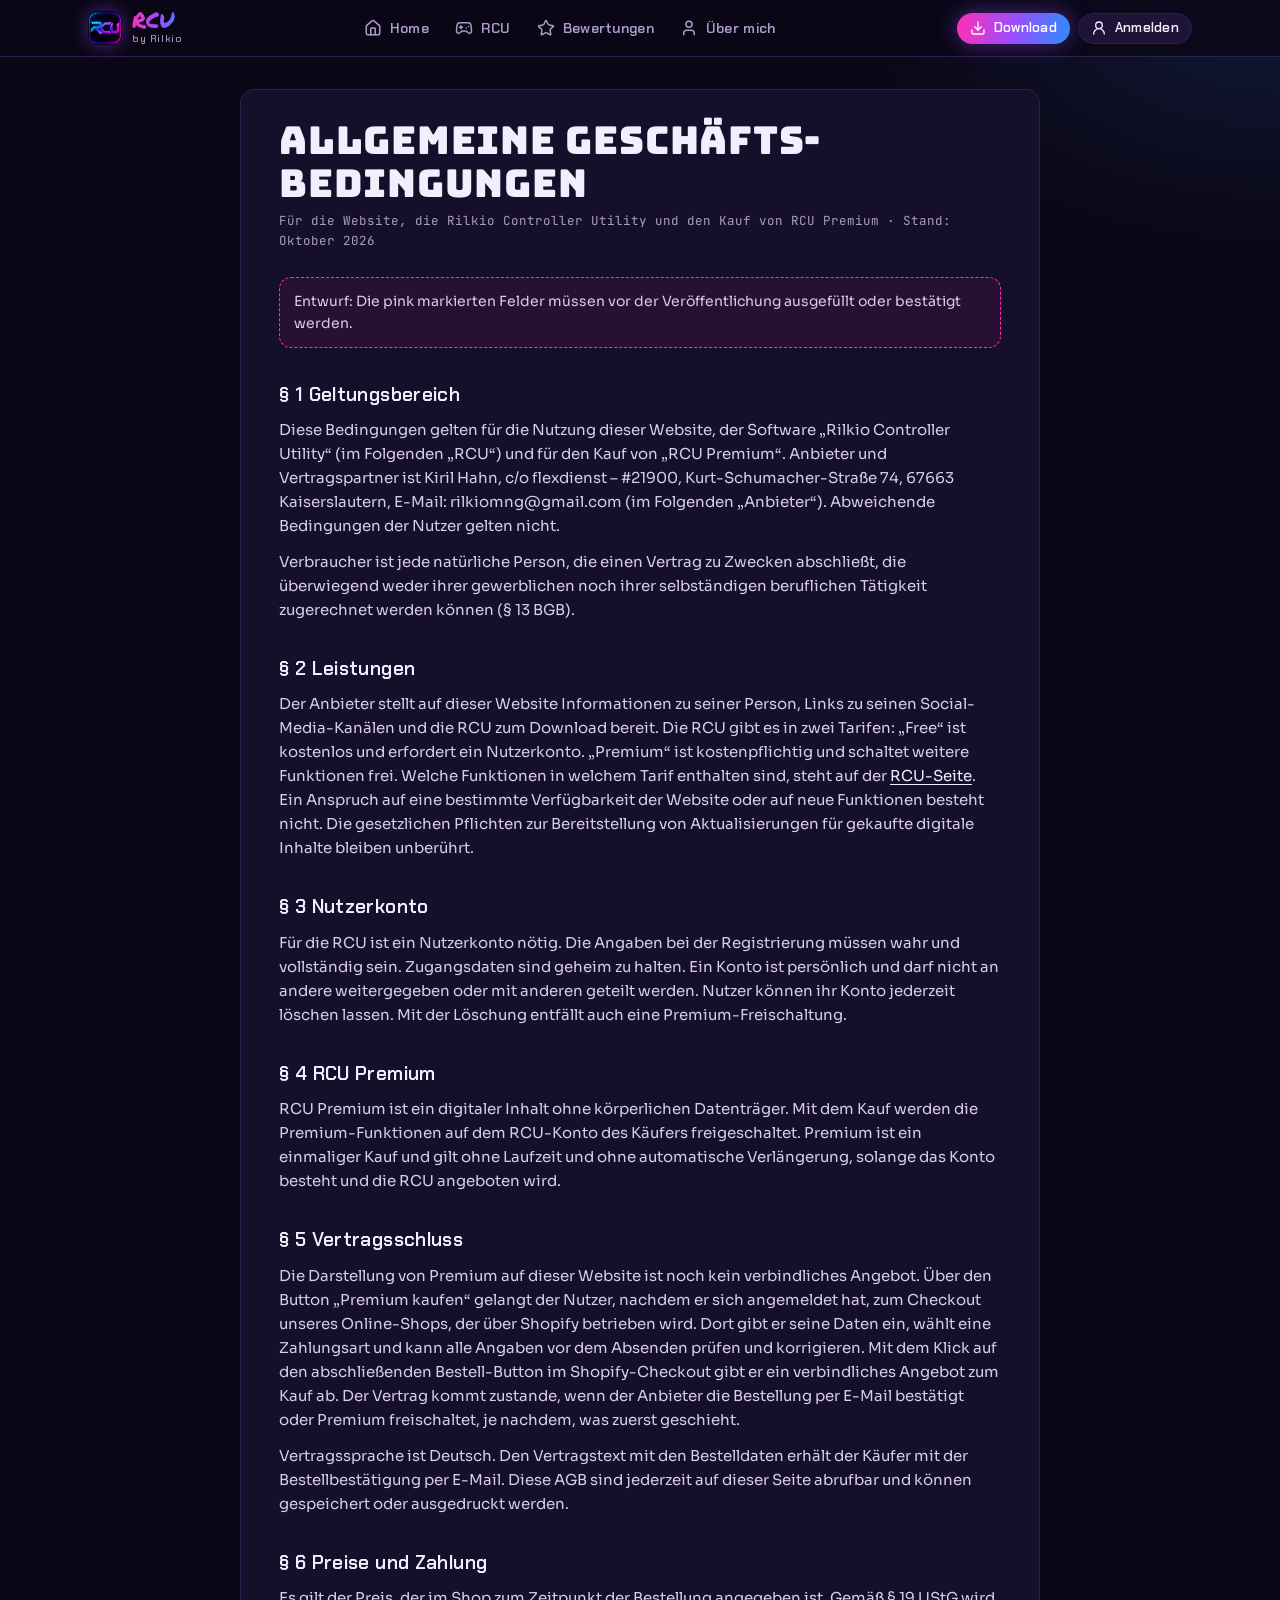
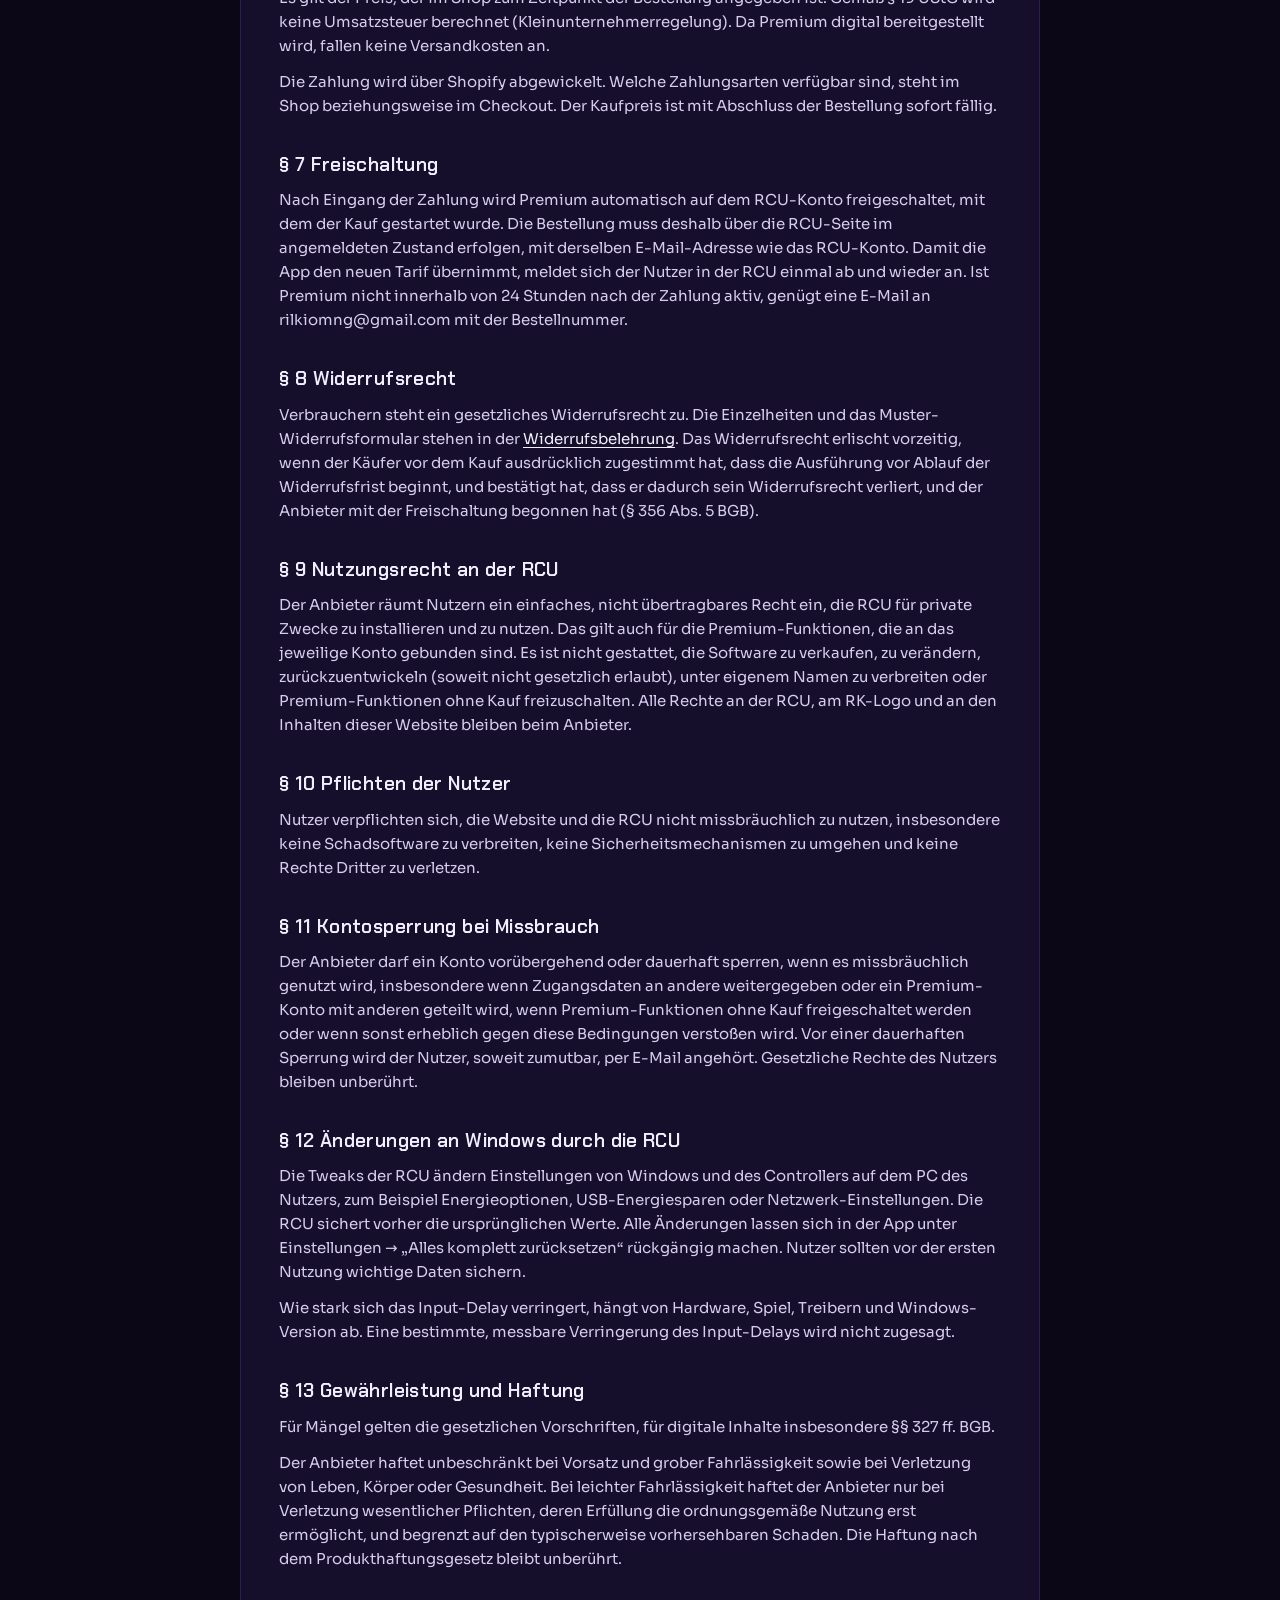
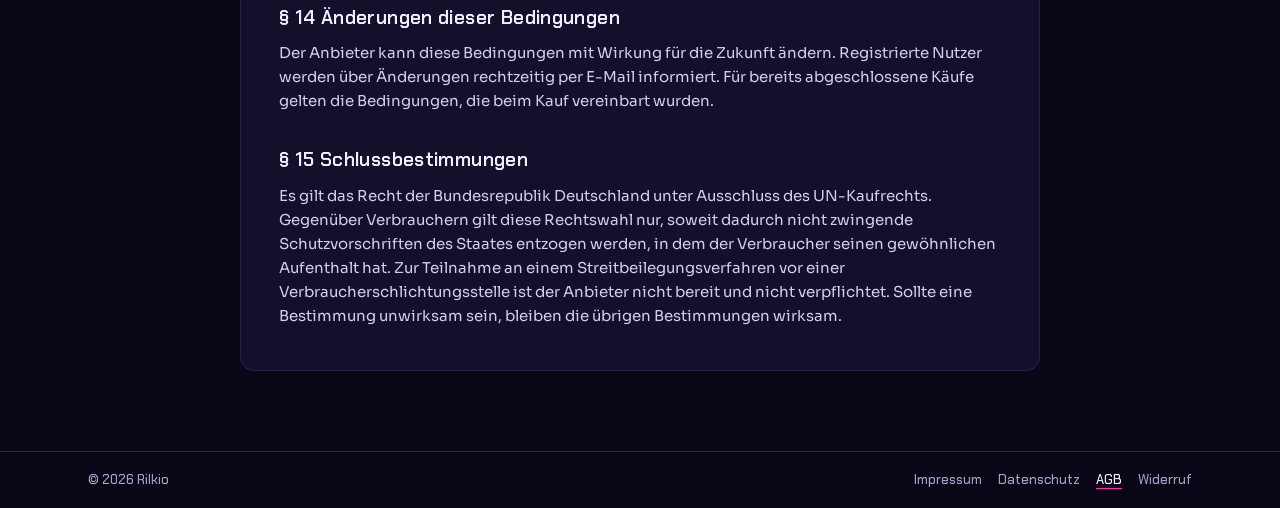
==== commit 42c40a93: "Premium-Kauf freischalten: Shopify-Warenkorb-Link, Kleinunternehmer-Hinweis, Rechtstexte ergänzt Co-" ====
--- a/agb.html
+++ b/agb.html
@@ -4,6 +4,7 @@
   <meta charset="utf-8">
   <meta name="viewport" content="width=device-width, initial-scale=1, viewport-fit=cover">
   <title>AGB · Rilkio</title>
+  <link rel="canonical" href="https://rilkio.de/agb">
   <link rel="icon" href="img/rcu.png">
   <link rel="stylesheet" href="css/fonts.css">
   <link rel="stylesheet" href="css/style.css">
@@ -11,16 +12,16 @@
 <body>
   <header class="topbar">
     <div class="wrap topbar-in">
-      <a class="side-brand" href="index.html"><img src="img/rcu.png" alt="" width="34" height="34"><span><b>RCU</b><small>by Rilkio</small></span></a>
+      <a class="side-brand" href="./"><img src="img/rcu.png" alt="" width="34" height="34"><span><b>RCU</b><small>by Rilkio</small></span></a>
       <nav class="nav" aria-label="Hauptmenü">
-        <a class="nav-btn" href="index.html"><svg viewBox="0 0 24 24" fill="none" stroke="currentColor" stroke-width="2" stroke-linecap="round" stroke-linejoin="round" aria-hidden="true"><path d="M15 21v-8a1 1 0 0 0-1-1h-4a1 1 0 0 0-1 1v8"/><path d="M3 10a2 2 0 0 1 .709-1.528l7-5.999a2 2 0 0 1 2.582 0l7 5.999A2 2 0 0 1 21 10v9a2 2 0 0 1-2 2H5a2 2 0 0 1-2-2z"/></svg><span>Home</span></a>
-        <a class="nav-btn" href="rcu.html"><svg viewBox="0 0 24 24" fill="none" stroke="currentColor" stroke-width="2" stroke-linecap="round" stroke-linejoin="round" aria-hidden="true"><path d="M6 11h4M8 9v4M15 12h.01M18 10h.01"/><path d="M17.32 5H6.68a4 4 0 0 0-3.978 3.59C2.604 9.416 2 14.456 2 16a3 3 0 0 0 3 3c1 0 1.5-.5 2-1l1.414-1.414A2 2 0 0 1 9.828 16h4.344a2 2 0 0 1 1.414.586L17 18c.5.5 1 1 2 1a3 3 0 0 0 3-3c0-1.545-.604-6.584-.685-7.258A4 4 0 0 0 17.32 5z"/></svg><span>RCU</span></a>
-        <a class="nav-btn" href="index.html#bewertungen"><svg viewBox="0 0 24 24" fill="none" stroke="currentColor" stroke-width="2" stroke-linecap="round" stroke-linejoin="round" aria-hidden="true"><path d="M11.525 2.295a.53.53 0 0 1 .95 0l2.31 4.679a2.123 2.123 0 0 0 1.595 1.16l5.166.756a.53.53 0 0 1 .294.904l-3.736 3.638a2.123 2.123 0 0 0-.611 1.878l.882 5.14a.53.53 0 0 1-.771.56l-4.618-2.428a2.122 2.122 0 0 0-1.973 0L6.396 21.01a.53.53 0 0 1-.77-.56l.881-5.139a2.122 2.122 0 0 0-.611-1.879L2.16 9.795a.53.53 0 0 1 .294-.906l5.165-.755a2.122 2.122 0 0 0 1.597-1.160z"/></svg><span>Bewertungen</span></a>
-        <a class="nav-btn" href="index.html#rilkio"><svg viewBox="0 0 24 24" fill="none" stroke="currentColor" stroke-width="2" stroke-linecap="round" stroke-linejoin="round" aria-hidden="true"><path d="M19 21v-2a4 4 0 0 0-4-4H9a4 4 0 0 0-4 4v2"/><circle cx="12" cy="7" r="4"/></svg><span>Über mich</span></a>
+        <a class="nav-btn" href="./"><svg viewBox="0 0 24 24" fill="none" stroke="currentColor" stroke-width="2" stroke-linecap="round" stroke-linejoin="round" aria-hidden="true"><path d="M15 21v-8a1 1 0 0 0-1-1h-4a1 1 0 0 0-1 1v8"/><path d="M3 10a2 2 0 0 1 .709-1.528l7-5.999a2 2 0 0 1 2.582 0l7 5.999A2 2 0 0 1 21 10v9a2 2 0 0 1-2 2H5a2 2 0 0 1-2-2z"/></svg><span>Home</span></a>
+        <a class="nav-btn" href="rcu"><svg viewBox="0 0 24 24" fill="none" stroke="currentColor" stroke-width="2" stroke-linecap="round" stroke-linejoin="round" aria-hidden="true"><path d="M6 11h4M8 9v4M15 12h.01M18 10h.01"/><path d="M17.32 5H6.68a4 4 0 0 0-3.978 3.59C2.604 9.416 2 14.456 2 16a3 3 0 0 0 3 3c1 0 1.5-.5 2-1l1.414-1.414A2 2 0 0 1 9.828 16h4.344a2 2 0 0 1 1.414.586L17 18c.5.5 1 1 2 1a3 3 0 0 0 3-3c0-1.545-.604-6.584-.685-7.258A4 4 0 0 0 17.32 5z"/></svg><span>RCU</span></a>
+        <a class="nav-btn" href="./#bewertungen"><svg viewBox="0 0 24 24" fill="none" stroke="currentColor" stroke-width="2" stroke-linecap="round" stroke-linejoin="round" aria-hidden="true"><path d="M11.525 2.295a.53.53 0 0 1 .95 0l2.31 4.679a2.123 2.123 0 0 0 1.595 1.16l5.166.756a.53.53 0 0 1 .294.904l-3.736 3.638a2.123 2.123 0 0 0-.611 1.878l.882 5.14a.53.53 0 0 1-.771.56l-4.618-2.428a2.122 2.122 0 0 0-1.973 0L6.396 21.01a.53.53 0 0 1-.77-.56l.881-5.139a2.122 2.122 0 0 0-.611-1.879L2.16 9.795a.53.53 0 0 1 .294-.906l5.165-.755a2.122 2.122 0 0 0 1.597-1.160z"/></svg><span>Bewertungen</span></a>
+        <a class="nav-btn" href="./#rilkio"><svg viewBox="0 0 24 24" fill="none" stroke="currentColor" stroke-width="2" stroke-linecap="round" stroke-linejoin="round" aria-hidden="true"><path d="M19 21v-2a4 4 0 0 0-4-4H9a4 4 0 0 0-4 4v2"/><circle cx="12" cy="7" r="4"/></svg><span>Über mich</span></a>
       </nav>
       <div class="top-actions">
-        <a class="btn sm primary dl-btn" href="rcu.html#download" aria-label="Download"><svg viewBox="0 0 24 24" fill="none" stroke="currentColor" stroke-width="2" stroke-linecap="round" stroke-linejoin="round" aria-hidden="true"><path d="M12 15V3"/><path d="M21 15v4a2 2 0 0 1-2 2H5a2 2 0 0 1-2-2v-4"/><path d="m7 10 5 5 5-5"/></svg><span>Download</span></a>
-        <a class="btn sm konto-btn" href="konto.html"><svg viewBox="0 0 24 24" fill="none" stroke="currentColor" stroke-width="2" stroke-linecap="round" stroke-linejoin="round" aria-hidden="true"><circle cx="12" cy="8" r="5"/><path d="M20 21a8 8 0 0 0-16 0"/></svg><span data-konto-link>Anmelden</span></a>
+        <a class="btn sm primary dl-btn" href="rcu#download" aria-label="Download"><svg viewBox="0 0 24 24" fill="none" stroke="currentColor" stroke-width="2" stroke-linecap="round" stroke-linejoin="round" aria-hidden="true"><path d="M12 15V3"/><path d="M21 15v4a2 2 0 0 1-2 2H5a2 2 0 0 1-2-2v-4"/><path d="m7 10 5 5 5-5"/></svg><span>Download</span></a>
+        <a class="btn sm konto-btn" href="konto"><svg viewBox="0 0 24 24" fill="none" stroke="currentColor" stroke-width="2" stroke-linecap="round" stroke-linejoin="round" aria-hidden="true"><circle cx="12" cy="8" r="5"/><path d="M20 21a8 8 0 0 0-16 0"/></svg><span data-konto-link>Anmelden</span></a>
       </div>
     </div>
   </header>
@@ -35,27 +36,27 @@
 <p>Verbraucher ist jede natürliche Person, die einen Vertrag zu Zwecken abschließt, die überwiegend weder ihrer gewerblichen noch ihrer selbständigen beruflichen Tätigkeit zugerechnet werden können (§ 13 BGB).</p>
 
 <h2>§ 2 Leistungen</h2>
-<p>Der Anbieter stellt auf dieser Website Informationen zu seiner Person, Links zu seinen Social-Media-Kanälen und die RCU zum Download bereit. Die RCU gibt es in zwei Tarifen: „Free“ ist kostenlos und erfordert ein Nutzerkonto. „Premium“ ist kostenpflichtig und schaltet weitere Funktionen frei. Welche Funktionen in welchem Tarif enthalten sind, steht auf der <a href="rcu.html#premium">RCU-Seite</a>. Ein Anspruch auf eine bestimmte Verfügbarkeit der Website oder auf neue Funktionen besteht nicht. Die gesetzlichen Pflichten zur Bereitstellung von Aktualisierungen für gekaufte digitale Inhalte bleiben unberührt.</p>
+<p>Der Anbieter stellt auf dieser Website Informationen zu seiner Person, Links zu seinen Social-Media-Kanälen und die RCU zum Download bereit. Die RCU gibt es in zwei Tarifen: „Free“ ist kostenlos und erfordert ein Nutzerkonto. „Premium“ ist kostenpflichtig und schaltet weitere Funktionen frei. Welche Funktionen in welchem Tarif enthalten sind, steht auf der <a href="rcu#premium">RCU-Seite</a>. Ein Anspruch auf eine bestimmte Verfügbarkeit der Website oder auf neue Funktionen besteht nicht. Die gesetzlichen Pflichten zur Bereitstellung von Aktualisierungen für gekaufte digitale Inhalte bleiben unberührt.</p>
 
 <h2>§ 3 Nutzerkonto</h2>
 <p>Für die RCU ist ein Nutzerkonto nötig. Die Angaben bei der Registrierung müssen wahr und vollständig sein. Zugangsdaten sind geheim zu halten. Ein Konto ist persönlich und darf nicht an andere weitergegeben oder mit anderen geteilt werden. Nutzer können ihr Konto jederzeit löschen lassen. Mit der Löschung entfällt auch eine Premium-Freischaltung.</p>
 
 <h2>§ 4 RCU Premium</h2>
-<p>RCU Premium ist ein digitaler Inhalt ohne körperlichen Datenträger. Mit dem Kauf werden die Premium-Funktionen auf dem RCU-Konto des Käufers freigeschaltet. Premium ist ein einmaliger Kauf und gilt ohne Laufzeit und ohne automatische Verlängerung, solange das Konto besteht und die RCU angeboten wird. <span class="todo">Einmalkauf oder Abo? bitte bestätigen</span></p>
+<p>RCU Premium ist ein digitaler Inhalt ohne körperlichen Datenträger. Mit dem Kauf werden die Premium-Funktionen auf dem RCU-Konto des Käufers freigeschaltet. Premium ist ein einmaliger Kauf und gilt ohne Laufzeit und ohne automatische Verlängerung, solange das Konto besteht und die RCU angeboten wird.</p>
 
 <h2>§ 5 Vertragsschluss</h2>
 <p>Die Darstellung von Premium auf dieser Website ist noch kein verbindliches Angebot. Über den Button „Premium kaufen“ gelangt der Nutzer, nachdem er sich angemeldet hat, zum Checkout unseres Online-Shops, der über Shopify betrieben wird. Dort gibt er seine Daten ein, wählt eine Zahlungsart und kann alle Angaben vor dem Absenden prüfen und korrigieren. Mit dem Klick auf den abschließenden Bestell-Button im Shopify-Checkout gibt er ein verbindliches Angebot zum Kauf ab. Der Vertrag kommt zustande, wenn der Anbieter die Bestellung per E-Mail bestätigt oder Premium freischaltet, je nachdem, was zuerst geschieht.</p>
 <p>Vertragssprache ist Deutsch. Den Vertragstext mit den Bestelldaten erhält der Käufer mit der Bestellbestätigung per E-Mail. Diese AGB sind jederzeit auf dieser Seite abrufbar und können gespeichert oder ausgedruckt werden.</p>
 
 <h2>§ 6 Preise und Zahlung</h2>
-<p>Es gilt der Preis, der im Shop zum Zeitpunkt der Bestellung angegeben ist. <span class="todo">Umsatzsteuer: Kleinunternehmer nach § 19 UStG (keine Umsatzsteuer ausgewiesen) oder Preise inkl. USt? bitte bestätigen</span> Da Premium digital bereitgestellt wird, fallen keine Versandkosten an.</p>
+<p>Es gilt der Preis, der im Shop zum Zeitpunkt der Bestellung angegeben ist. Gemäß § 19 UStG wird keine Umsatzsteuer berechnet (Kleinunternehmerregelung). Da Premium digital bereitgestellt wird, fallen keine Versandkosten an.</p>
 <p>Die Zahlung wird über Shopify abgewickelt. Welche Zahlungsarten verfügbar sind, steht im Shop beziehungsweise im Checkout. Der Kaufpreis ist mit Abschluss der Bestellung sofort fällig.</p>
 
 <h2>§ 7 Freischaltung</h2>
 <p>Nach Eingang der Zahlung wird Premium automatisch auf dem RCU-Konto freigeschaltet, mit dem der Kauf gestartet wurde. Die Bestellung muss deshalb über die RCU-Seite im angemeldeten Zustand erfolgen, mit derselben E-Mail-Adresse wie das RCU-Konto. Damit die App den neuen Tarif übernimmt, meldet sich der Nutzer in der RCU einmal ab und wieder an. Ist Premium nicht innerhalb von 24 Stunden nach der Zahlung aktiv, genügt eine E-Mail an rilkiomng@gmail.com mit der Bestellnummer.</p>
 
 <h2>§ 8 Widerrufsrecht</h2>
-<p>Verbrauchern steht ein gesetzliches Widerrufsrecht zu. Die Einzelheiten und das Muster-Widerrufsformular stehen in der <a href="widerruf.html">Widerrufsbelehrung</a>. Das Widerrufsrecht erlischt vorzeitig, wenn der Käufer vor dem Kauf ausdrücklich zugestimmt hat, dass die Ausführung vor Ablauf der Widerrufsfrist beginnt, und bestätigt hat, dass er dadurch sein Widerrufsrecht verliert, und der Anbieter mit der Freischaltung begonnen hat (§ 356 Abs. 5 BGB).</p>
+<p>Verbrauchern steht ein gesetzliches Widerrufsrecht zu. Die Einzelheiten und das Muster-Widerrufsformular stehen in der <a href="widerruf">Widerrufsbelehrung</a>. Das Widerrufsrecht erlischt vorzeitig, wenn der Käufer vor dem Kauf ausdrücklich zugestimmt hat, dass die Ausführung vor Ablauf der Widerrufsfrist beginnt, und bestätigt hat, dass er dadurch sein Widerrufsrecht verliert, und der Anbieter mit der Freischaltung begonnen hat (§ 356 Abs. 5 BGB).</p>
 
 <h2>§ 9 Nutzungsrecht an der RCU</h2>
 <p>Der Anbieter räumt Nutzern ein einfaches, nicht übertragbares Recht ein, die RCU für private Zwecke zu installieren und zu nutzen. Das gilt auch für die Premium-Funktionen, die an das jeweilige Konto gebunden sind. Es ist nicht gestattet, die Software zu verkaufen, zu verändern, zurückzuentwickeln (soweit nicht gesetzlich erlaubt), unter eigenem Namen zu verbreiten oder Premium-Funktionen ohne Kauf freizuschalten. Alle Rechte an der RCU, am RK-Logo und an den Inhalten dieser Website bleiben beim Anbieter.</p>
@@ -85,10 +86,10 @@
     <div class="wrap">
       <span>© 2026 Rilkio</span>
       <nav class="legal-links" aria-label="Rechtliches">
-        <a href="impressum.html">Impressum</a>
-        <a href="datenschutz.html">Datenschutz</a>
-        <a href="agb.html" aria-current="page">AGB</a>
-        <a href="widerruf.html">Widerruf</a>
+        <a href="impressum">Impressum</a>
+        <a href="datenschutz">Datenschutz</a>
+        <a href="agb" aria-current="page">AGB</a>
+        <a href="widerruf">Widerruf</a>
       </nav>
     </div>
   </footer>
--- a/css/style.css
+++ b/css/style.css
@@ -444,3 +444,22 @@
   .chip { animation: none; }
   .lp-shot .window, .benefit, .star-input label { transition: none; transform: none; }
 }
+
+/* Kompaktere Karten auf dem Handy */
+@media (max-width: 760px) {
+  .section { padding-block: 26px; }
+  .benefit { display: grid; grid-template-columns: auto 1fr; column-gap: 14px; align-items: center; padding: 14px 16px; }
+  .benefit .b-icon { grid-row: span 2; margin: 0; }
+  .benefit h3 { margin: 0; font-size: 16px; }
+  .benefits { gap: 10px; }
+  .start-steps { gap: 10px; }
+  .start-steps li { display: grid; grid-template-columns: auto 1fr auto; column-gap: 12px; align-items: center; padding: 14px 16px; }
+  .start-steps li::before { grid-row: span 2; }
+  .start-steps h3 { margin: 0; font-size: 16px; }
+  .start-steps p { margin: 0; grid-column: 2; }
+  .start-steps .btn { grid-column: 3; grid-row: 1 / span 2; }
+  .vn-card { padding: 14px; }
+  .vn-grid { grid-template-columns: repeat(2, minmax(0, 1fr)); gap: 10px; }
+  .vn-card li { font-size: 13.5px; padding-left: 24px; }
+  .vn-card .about-label { font-size: 10px; }
+}
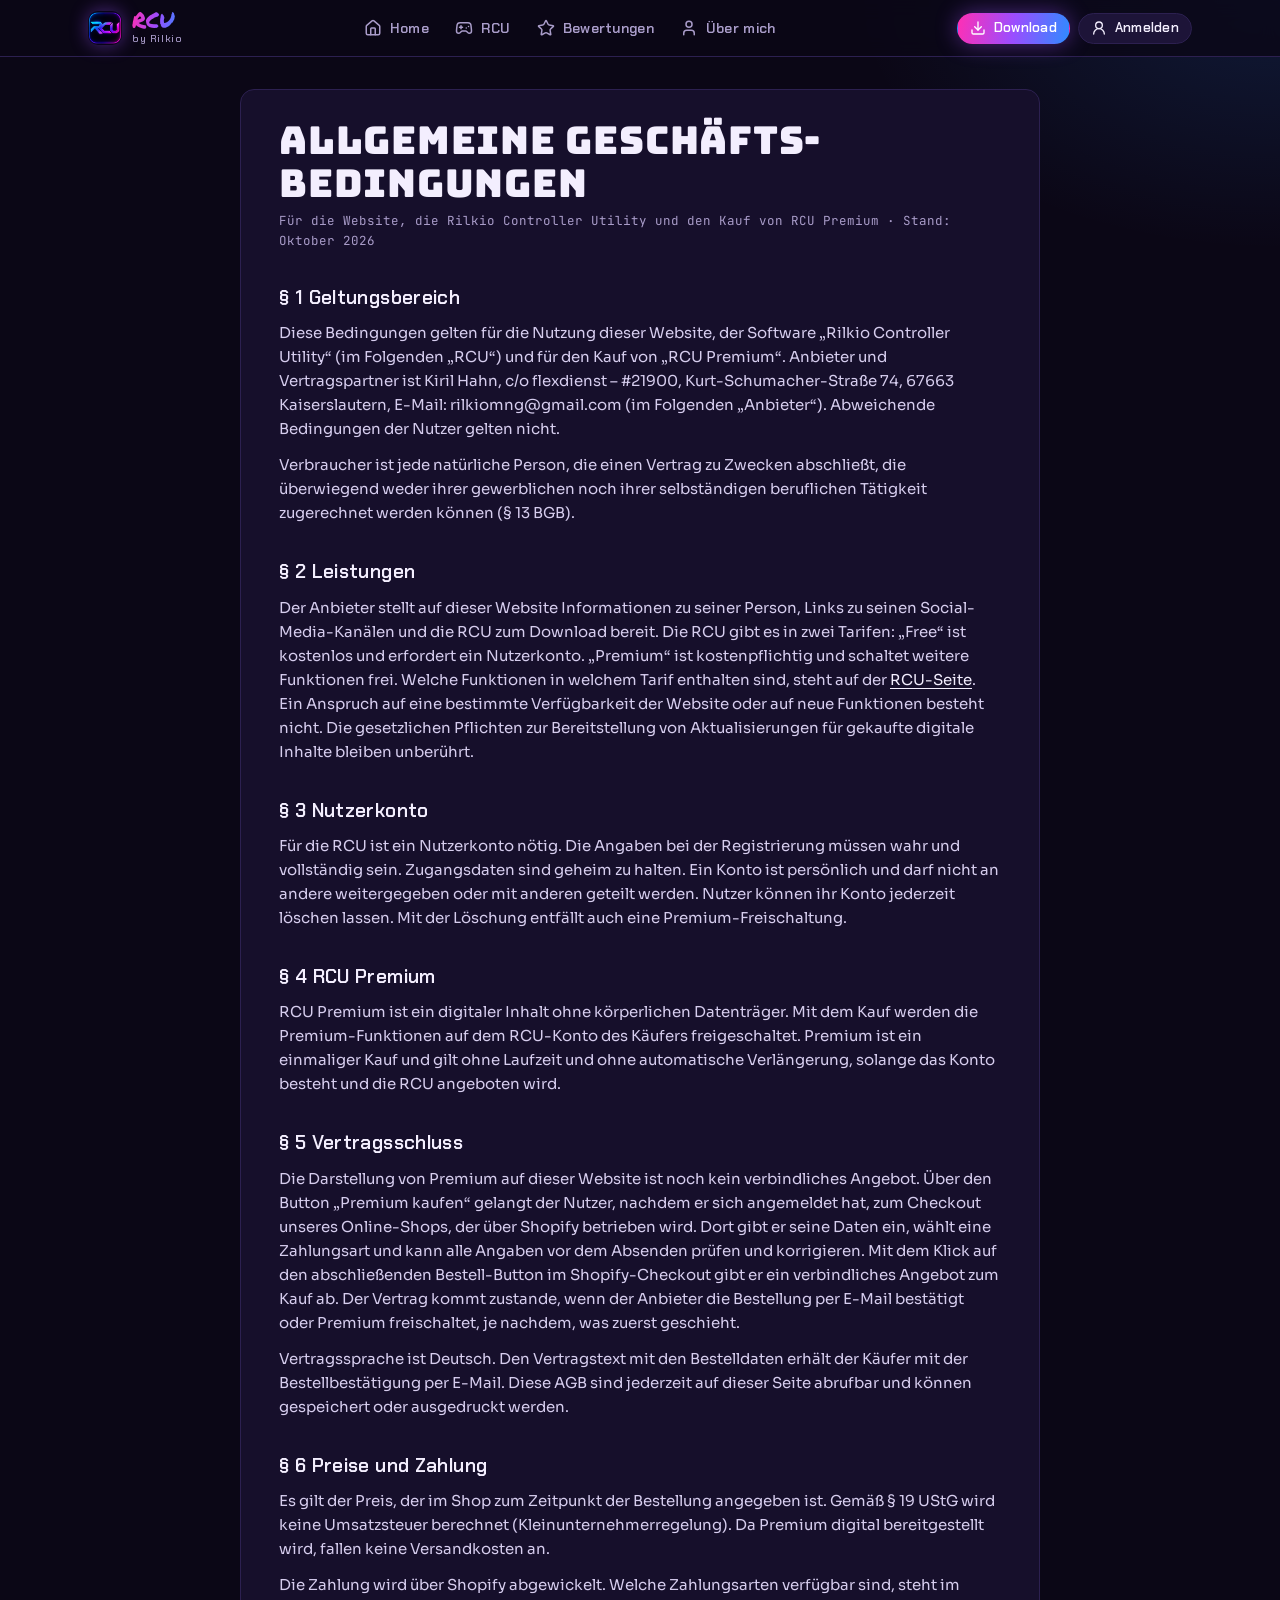
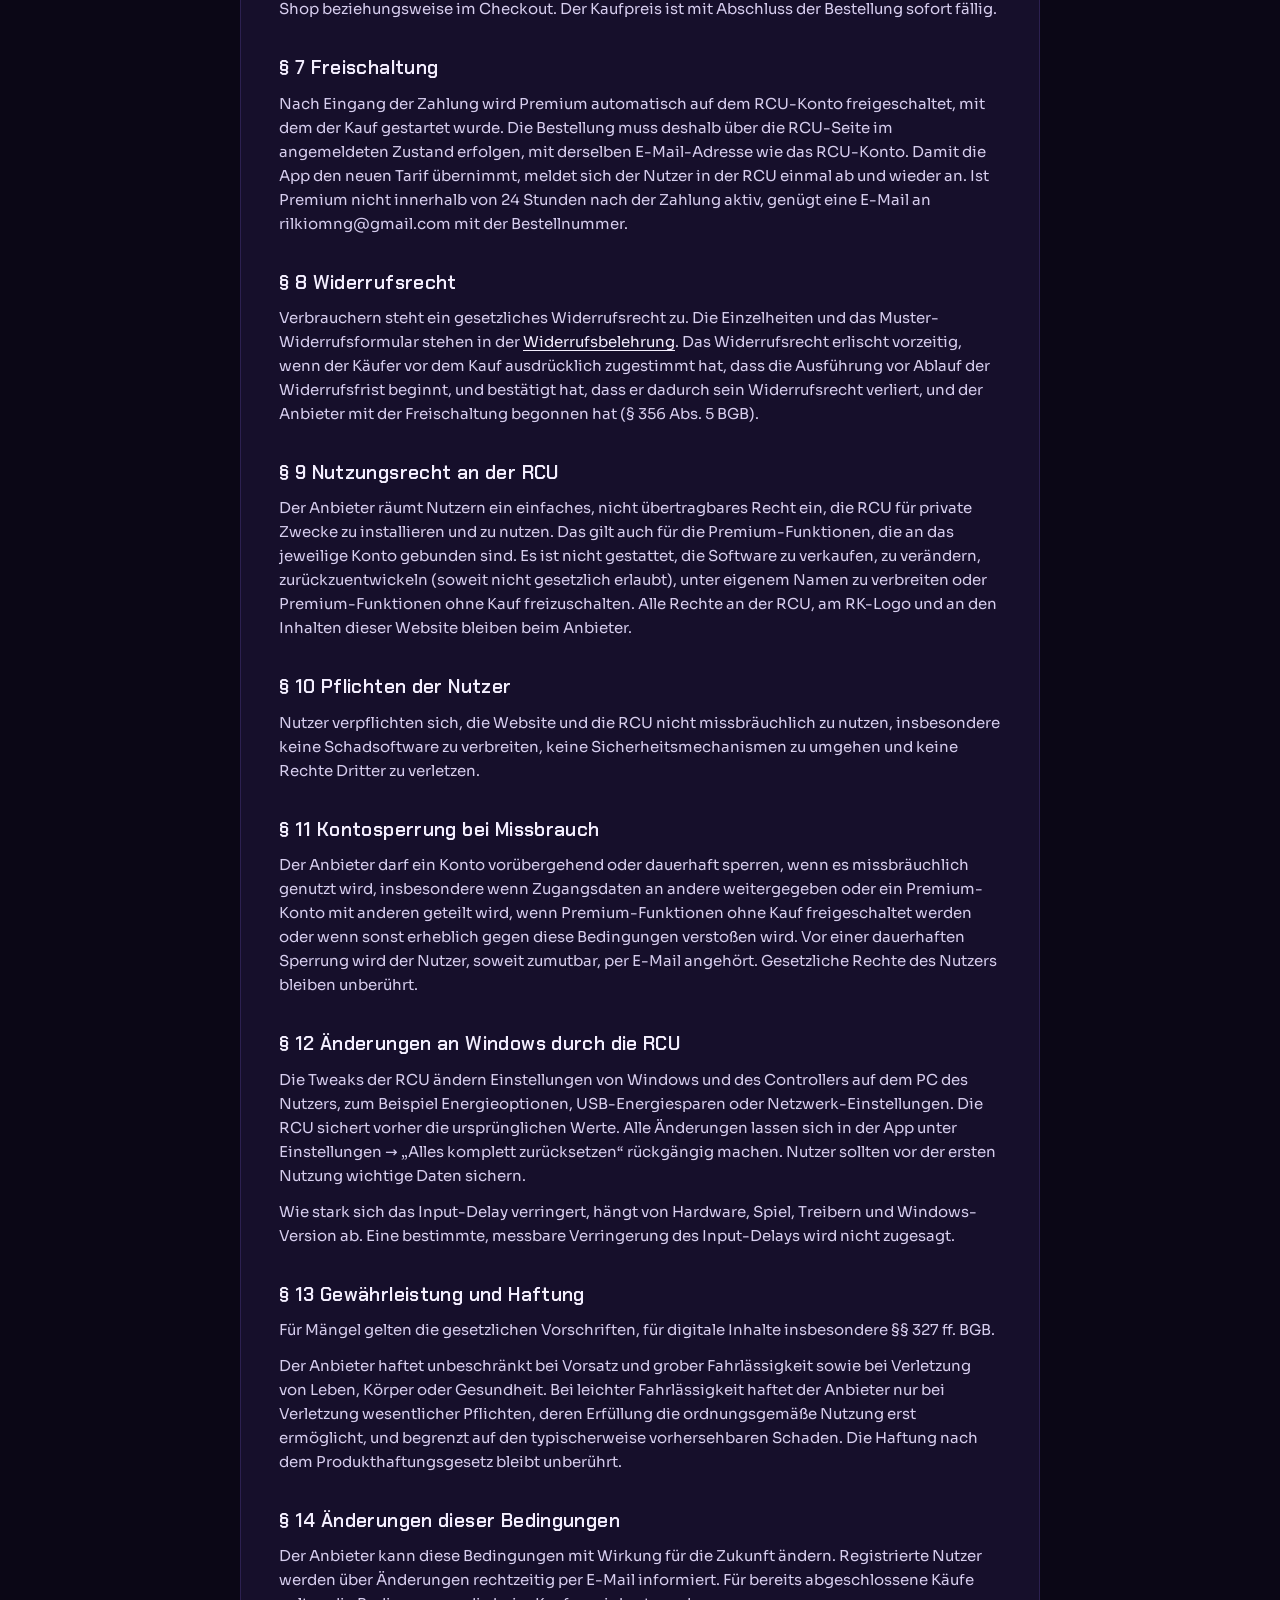
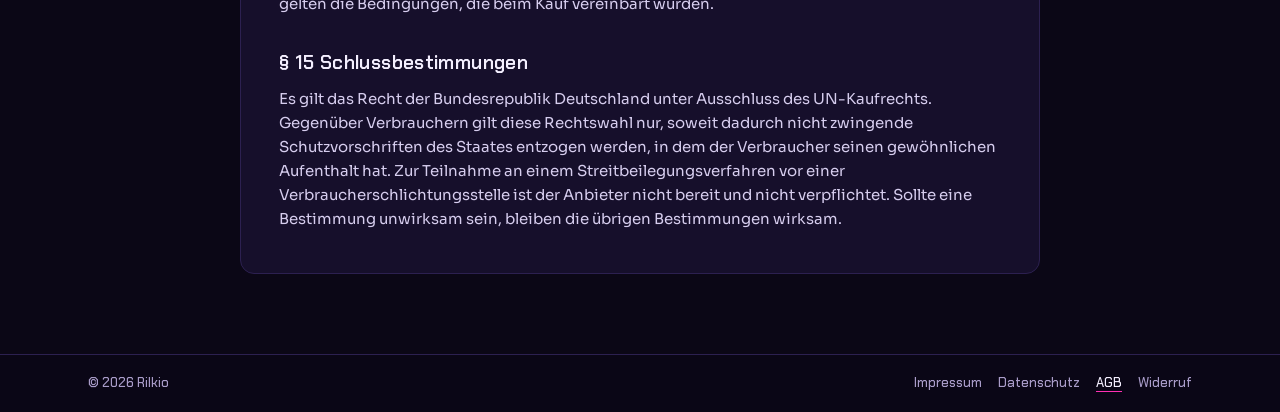
==== commit 8b3ef64d: "Rechtstexte: Entwurfs-Hinweise entfernt, Bestellbestätigung erledigt Co-Authored-By: Claude Opus 5.5" ====
--- a/agb.html
+++ b/agb.html
@@ -29,7 +29,6 @@
   <main class="wrap legal">
 <h1>Allgemeine Geschäfts&shy;bedingungen</h1>
 <p class="stand">Für die Website, die Rilkio Controller Utility und den Kauf von RCU Premium · Stand: Oktober 2026</p>
-<p class="hinweis">Entwurf: Die pink markierten Felder müssen vor der Veröffentlichung ausgefüllt oder bestätigt werden.</p>
 
 <h2>§ 1 Geltungsbereich</h2>
 <p>Diese Bedingungen gelten für die Nutzung dieser Website, der Software „Rilkio Controller Utility“ (im Folgenden „RCU“) und für den Kauf von „RCU Premium“. Anbieter und Vertragspartner ist Kiril Hahn, c/o flexdienst – #21900, Kurt-Schumacher-Straße 74, 67663 Kaiserslautern, E-Mail: rilkiomng@gmail.com (im Folgenden „Anbieter“). Abweichende Bedingungen der Nutzer gelten nicht.</p>
